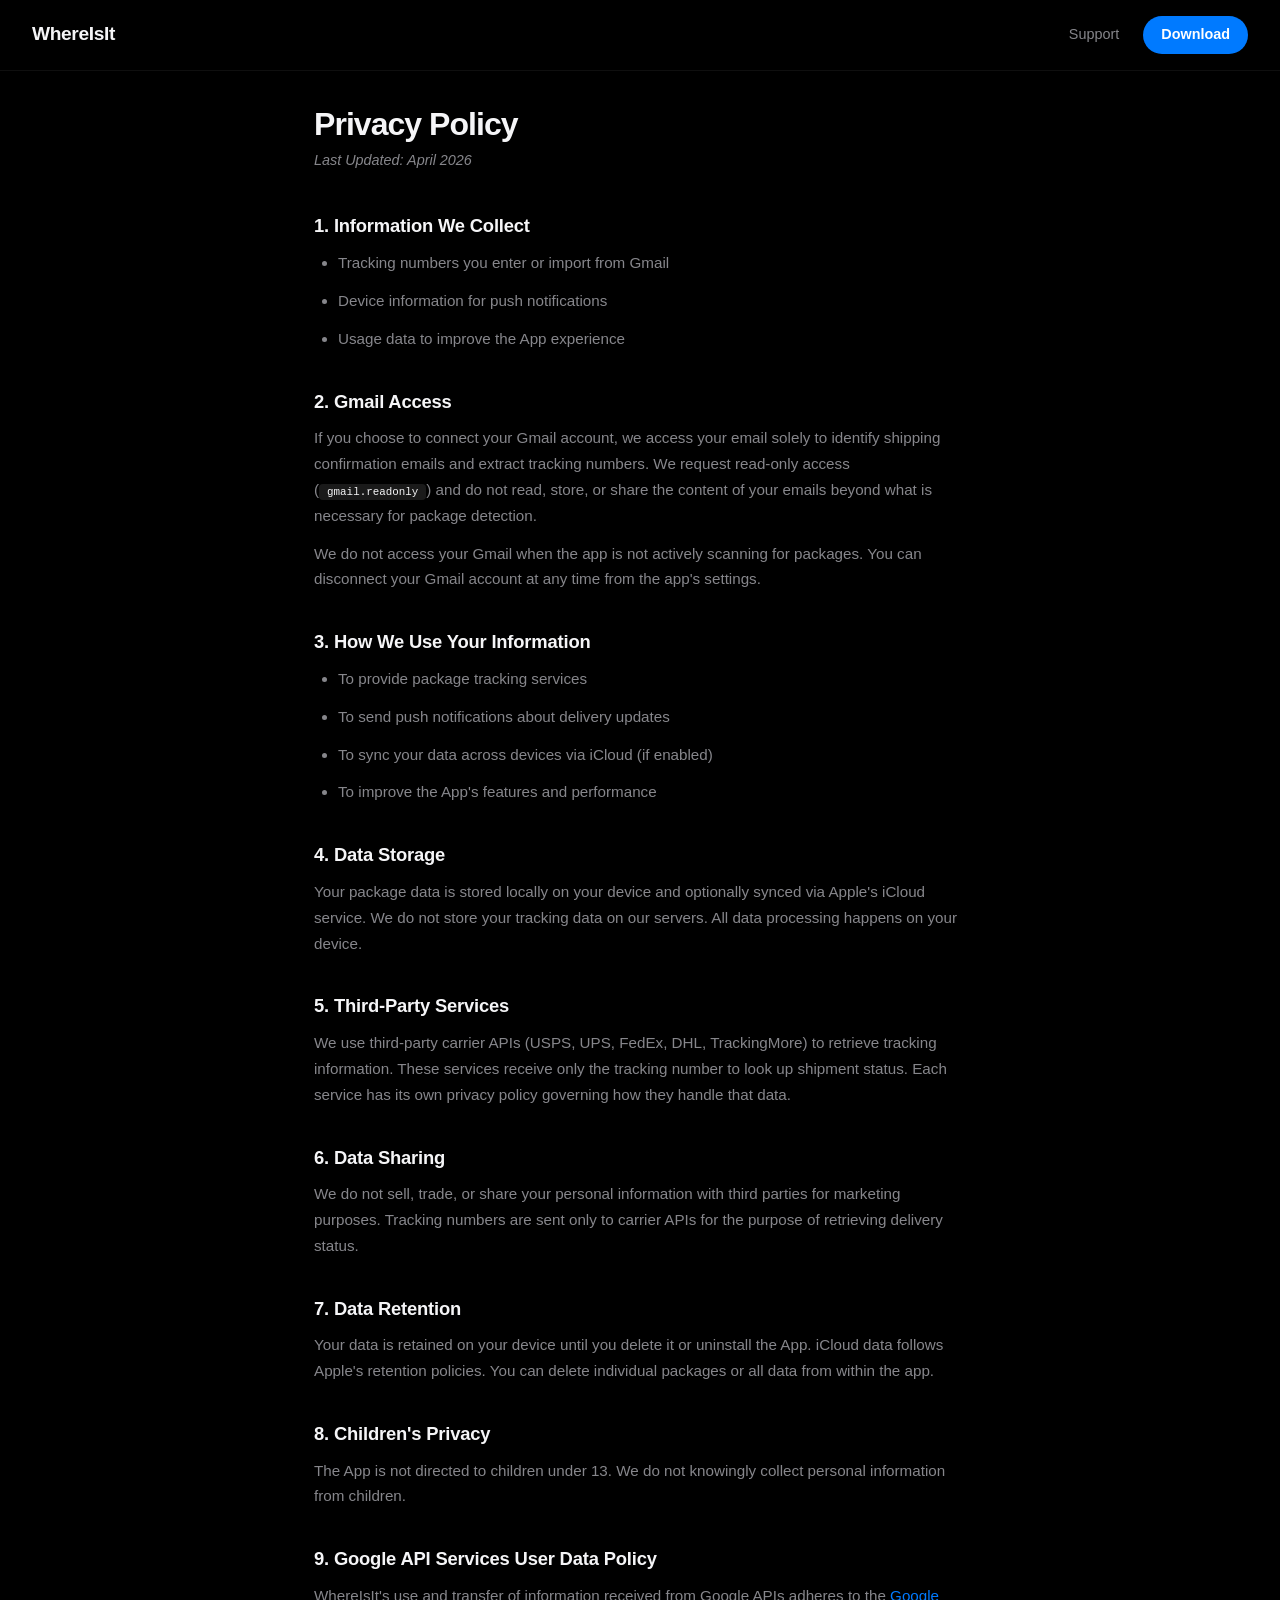
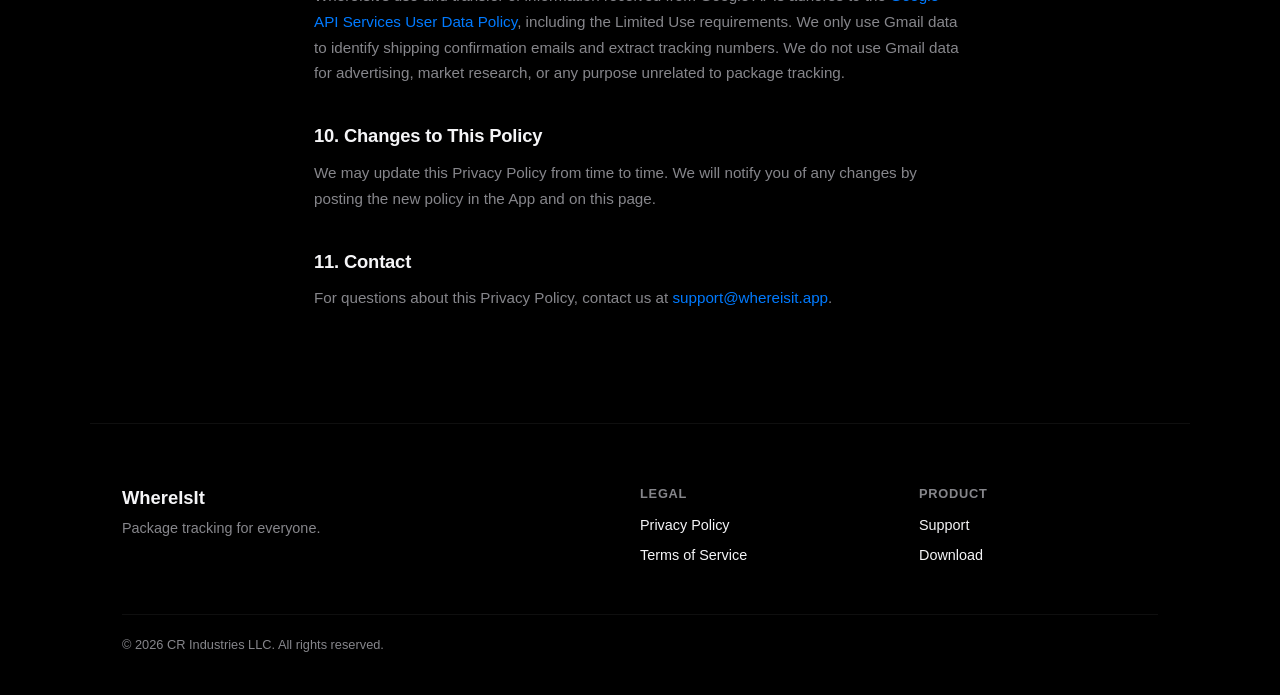
==== privacy.html @ f04fe9e4 "Fix copyright on all pages to CR Industries LLC Co-Authored-By: Claude Opus 4.6 (1M context) <norepl" ====
<!DOCTYPE html>
<html lang="en">
<head>
    <meta charset="UTF-8">
    <meta name="viewport" content="width=device-width, initial-scale=1.0">
    <title>Privacy Policy - WhereIsIt</title>
    <link rel="stylesheet" href="landing.css">
    <link rel="stylesheet" href="legal.css">
</head>
<body>
    <nav>
        <a href="index.html" class="nav-logo">WhereIsIt</a>
        <div class="nav-right">
            <a href="support.html">Support</a>
            <a href="#" class="nav-download">Download</a>
        </div>
    </nav>

    <main class="legal">
        <h1>Privacy Policy</h1>
        <p class="updated">Last Updated: April 2026</p>

        <h2>1. Information We Collect</h2>
        <ul>
            <li>Tracking numbers you enter or import from Gmail</li>
            <li>Device information for push notifications</li>
            <li>Usage data to improve the App experience</li>
        </ul>

        <h2>2. Gmail Access</h2>
        <p>If you choose to connect your Gmail account, we access your email solely to identify shipping confirmation emails and extract tracking numbers. We request read-only access (<code>gmail.readonly</code>) and do not read, store, or share the content of your emails beyond what is necessary for package detection.</p>
        <p>We do not access your Gmail when the app is not actively scanning for packages. You can disconnect your Gmail account at any time from the app's settings.</p>

        <h2>3. How We Use Your Information</h2>
        <ul>
            <li>To provide package tracking services</li>
            <li>To send push notifications about delivery updates</li>
            <li>To sync your data across devices via iCloud (if enabled)</li>
            <li>To improve the App's features and performance</li>
        </ul>

        <h2>4. Data Storage</h2>
        <p>Your package data is stored locally on your device and optionally synced via Apple's iCloud service. We do not store your tracking data on our servers. All data processing happens on your device.</p>

        <h2>5. Third-Party Services</h2>
        <p>We use third-party carrier APIs (USPS, UPS, FedEx, DHL, TrackingMore) to retrieve tracking information. These services receive only the tracking number to look up shipment status. Each service has its own privacy policy governing how they handle that data.</p>

        <h2>6. Data Sharing</h2>
        <p>We do not sell, trade, or share your personal information with third parties for marketing purposes. Tracking numbers are sent only to carrier APIs for the purpose of retrieving delivery status.</p>

        <h2>7. Data Retention</h2>
        <p>Your data is retained on your device until you delete it or uninstall the App. iCloud data follows Apple's retention policies. You can delete individual packages or all data from within the app.</p>

        <h2>8. Children's Privacy</h2>
        <p>The App is not directed to children under 13. We do not knowingly collect personal information from children.</p>

        <h2>9. Google API Services User Data Policy</h2>
        <p>WhereIsIt's use and transfer of information received from Google APIs adheres to the <a href="https://developers.google.com/terms/api-services-user-data-policy">Google API Services User Data Policy</a>, including the Limited Use requirements. We only use Gmail data to identify shipping confirmation emails and extract tracking numbers. We do not use Gmail data for advertising, market research, or any purpose unrelated to package tracking.</p>

        <h2>10. Changes to This Policy</h2>
        <p>We may update this Privacy Policy from time to time. We will notify you of any changes by posting the new policy in the App and on this page.</p>

        <h2>11. Contact</h2>
        <p>For questions about this Privacy Policy, contact us at <a href="mailto:support@whereisit.app">support@whereisit.app</a>.</p>
    </main>

    <footer>
        <div class="footer-grid">
            <div class="footer-col">
                <div class="footer-logo">WhereIsIt</div>
                <p class="footer-tagline">Package tracking for everyone.</p>
            </div>
            <div class="footer-col">
                <h4>Legal</h4>
                <a href="privacy.html">Privacy Policy</a>
                <a href="terms.html">Terms of Service</a>
            </div>
            <div class="footer-col">
                <h4>Product</h4>
                <a href="support.html">Support</a>
                <a href="#">Download</a>
            </div>
        </div>
        <div class="footer-bottom">
            <p>&copy; 2026 CR Industries LLC. All rights reserved.</p>
        </div>
    </footer>
</body>
</html>
---- landing.css ----
* { margin: 0; padding: 0; box-sizing: border-box; }

:root {
    --bg: #000;
    --surface: #111;
    --surface-2: #1a1a1a;
    --text: #f5f5f7;
    --text-secondary: #86868b;
    --accent: #007AFF;
    --radius: 16px;
}

body {
    font-family: -apple-system, BlinkMacSystemFont, 'SF Pro Display', 'Helvetica Neue', sans-serif;
    background: var(--bg);
    color: var(--text);
    line-height: 1.5;
    -webkit-font-smoothing: antialiased;
}

/* Nav */
nav {
    position: fixed;
    top: 0;
    left: 0;
    right: 0;
    z-index: 100;
    display: flex;
    justify-content: space-between;
    align-items: center;
    padding: 16px 32px;
    background: rgba(0, 0, 0, 0.7);
    backdrop-filter: saturate(180%) blur(20px);
    -webkit-backdrop-filter: saturate(180%) blur(20px);
    border-bottom: 1px solid rgba(255, 255, 255, 0.06);
}

.nav-logo {
    font-size: 1.2em;
    font-weight: 700;
    color: var(--text);
    text-decoration: none;
    letter-spacing: -0.02em;
}

.nav-right {
    display: flex;
    gap: 24px;
    align-items: center;
}

.nav-right a {
    color: var(--text-secondary);
    text-decoration: none;
    font-size: 0.9em;
    font-weight: 500;
    transition: color 0.2s;
}

.nav-right a:hover { color: var(--text); }

.nav-download {
    background: var(--accent) !important;
    color: white !important;
    padding: 8px 18px;
    border-radius: 20px;
    font-weight: 600 !important;
}

/* Hero */
.hero {
    min-height: 100vh;
    display: flex;
    align-items: center;
    justify-content: center;
    padding: 120px 32px 80px;
    gap: 60px;
    max-width: 1200px;
    margin: 0 auto;
}

.hero-content {
    flex: 1;
    max-width: 500px;
}

.hero-content h1 {
    font-size: 3.8em;
    font-weight: 700;
    line-height: 1.05;
    letter-spacing: -0.04em;
}

.hero-content p {
    font-size: 1.15em;
    color: var(--text-secondary);
    margin-top: 20px;
    line-height: 1.6;
}

.btn-primary {
    display: inline-block;
    margin-top: 32px;
    padding: 16px 32px;
    background: var(--accent);
    color: white;
    text-decoration: none;
    border-radius: 14px;
    font-size: 1em;
    font-weight: 600;
    transition: opacity 0.2s;
}

.btn-primary:hover { opacity: 0.85; }

.hero-note {
    display: block;
    margin-top: 12px;
    font-size: 0.82em;
    color: var(--text-secondary);
}

.hero-phones {
    flex: 0 0 auto;
    position: relative;
    width: 380px;
    height: 620px;
}

/* Phone mockup */
.phone-frame {
    width: 270px;
    height: 586px;
    background: #000;
    border-radius: 40px;
    border: 5px solid #333;
    overflow: hidden;
    position: relative;
    box-shadow: 0 20px 60px rgba(0, 0, 0, 0.5);
}

.phone-frame img {
    width: 100%;
    height: 100%;
    object-fit: fill;
}

.phone-frame.placeholder {
    display: flex;
    align-items: center;
    justify-content: center;
}

.phone-frame.placeholder::after {
    content: 'Screenshot';
    color: var(--text-secondary);
    font-size: 0.85em;
}

.hero-phones .phone-frame:first-child {
    position: absolute;
    left: 0;
    top: 0;
    z-index: 2;
}

.hero-phones .phone-behind {
    position: absolute;
    left: 100px;
    top: 40px;
    z-index: 1;
    opacity: 0.6;
    transform: scale(0.95);
}

/* Features */
.features {
    max-width: 1100px;
    margin: 0 auto;
    padding: 80px 32px;
}

.feature-row {
    display: flex;
    align-items: center;
    gap: 80px;
    margin-bottom: 120px;
}

.feature-row.reverse {
    flex-direction: row-reverse;
}

.feature-text {
    flex: 1;
}

.feature-label {
    font-size: 0.8em;
    font-weight: 600;
    color: var(--accent);
    text-transform: uppercase;
    letter-spacing: 0.08em;
    margin-bottom: 12px;
}

.feature-text h2 {
    font-size: 2.4em;
    font-weight: 700;
    line-height: 1.1;
    letter-spacing: -0.03em;
}

.feature-text p {
    font-size: 1.05em;
    color: var(--text-secondary);
    margin-top: 16px;
    line-height: 1.6;
}

.feature-visual {
    flex: 0 0 auto;
}

.feature-visual .phone-frame {
    width: 270px;
    height: 586px;
}

/* Carriers */
.carriers {
    text-align: center;
    padding: 80px 32px;
    border-top: 1px solid rgba(255, 255, 255, 0.06);
    border-bottom: 1px solid rgba(255, 255, 255, 0.06);
}

.carriers h2 {
    font-size: 2em;
    font-weight: 700;
    letter-spacing: -0.03em;
}

.carriers p {
    color: var(--text-secondary);
    margin-top: 16px;
    font-size: 0.95em;
    max-width: 700px;
    margin-left: auto;
    margin-right: auto;
}

/* Grid features */
.grid-features {
    max-width: 1100px;
    margin: 0 auto;
    padding: 80px 32px;
    display: grid;
    grid-template-columns: repeat(4, 1fr);
    gap: 24px;
}

.grid-feature {
    background: var(--surface);
    border-radius: var(--radius);
    padding: 32px 28px;
    border: 1px solid rgba(255, 255, 255, 0.06);
}

.grid-feature h3 {
    font-size: 1.05em;
    font-weight: 650;
    margin-bottom: 6px;
}

.grid-feature p {
    font-size: 0.9em;
    color: var(--text-secondary);
    line-height: 1.5;
}

/* Pricing */
.pricing {
    text-align: center;
    padding: 100px 32px;
}

.pricing h2 {
    font-size: 2.2em;
    font-weight: 700;
    letter-spacing: -0.03em;
}

.pricing-sub {
    color: var(--text-secondary);
    margin-top: 8px;
    margin-bottom: 40px;
}

.pricing-options {
    display: flex;
    justify-content: center;
    gap: 20px;
    margin-bottom: 40px;
    flex-wrap: wrap;
}

.plan {
    background: var(--surface);
    border: 1px solid rgba(255, 255, 255, 0.08);
    border-radius: 20px;
    padding: 36px 48px;
    min-width: 200px;
    position: relative;
}

.plan-featured {
    border-color: var(--accent);
    background: rgba(0, 122, 255, 0.06);
}

.plan-badge {
    position: absolute;
    top: -13px;
    left: 50%;
    transform: translateX(-50%);
    background: var(--accent);
    color: white;
    padding: 5px 16px;
    border-radius: 20px;
    font-size: 0.75em;
    font-weight: 600;
    white-space: nowrap;
}

.plan-name {
    font-size: 0.85em;
    color: var(--text-secondary);
    text-transform: uppercase;
    letter-spacing: 0.06em;
    font-weight: 500;
    margin-bottom: 8px;
}

.plan-price {
    font-size: 2.4em;
    font-weight: 700;
    letter-spacing: -0.02em;
}

.plan-price span {
    font-size: 0.38em;
    font-weight: 400;
    color: var(--text-secondary);
}

.plan-savings {
    margin-top: 8px;
    font-size: 0.85em;
    color: var(--text-secondary);
}

/* Footer */
footer {
    border-top: 1px solid rgba(255, 255, 255, 0.06);
    padding: 60px 32px 40px;
    max-width: 1100px;
    margin: 0 auto;
}

.footer-grid {
    display: grid;
    grid-template-columns: 2fr 1fr 1fr;
    gap: 40px;
    margin-bottom: 40px;
}

.footer-logo {
    font-size: 1.15em;
    font-weight: 700;
    margin-bottom: 6px;
}

.footer-tagline {
    color: var(--text-secondary);
    font-size: 0.9em;
}

.footer-col h4 {
    font-size: 0.8em;
    text-transform: uppercase;
    letter-spacing: 0.06em;
    color: var(--text-secondary);
    margin-bottom: 12px;
}

.footer-col a {
    display: block;
    color: var(--text);
    text-decoration: none;
    font-size: 0.9em;
    margin-bottom: 8px;
    transition: color 0.2s;
}

.footer-col a:hover { color: var(--accent); }

.footer-bottom {
    border-top: 1px solid rgba(255, 255, 255, 0.06);
    padding-top: 20px;
}

.footer-bottom p {
    font-size: 0.8em;
    color: var(--text-secondary);
}

/* Responsive */
@media (max-width: 900px) {
    .hero {
        flex-direction: column;
        text-align: center;
        padding-top: 100px;
        min-height: auto;
    }
    .hero-content h1 { font-size: 2.6em; }
    .hero-phones {
        width: 280px;
        height: 480px;
    }
    .hero-phones .phone-frame {
        width: 220px;
        height: 450px;
    }
    .hero-phones .phone-behind {
        left: 60px;
        top: 30px;
    }
    .feature-row,
    .feature-row.reverse {
        flex-direction: column;
        text-align: center;
        gap: 40px;
    }
    .grid-features {
        grid-template-columns: repeat(2, 1fr);
    }
    .footer-grid {
        grid-template-columns: 1fr;
    }
}

@media (max-width: 600px) {
    .hero-content h1 { font-size: 2em; }
    .feature-text h2 { font-size: 1.8em; }
    .grid-features {
        grid-template-columns: 1fr;
    }
    nav { padding: 14px 20px; }
    .hero, .features, .carriers, .grid-features, .pricing {
        padding-left: 20px;
        padding-right: 20px;
    }
}
---- legal.css ----
/* Legal & Support pages — dark theme overrides */

.legal {
    max-width: 700px;
    margin: 0 auto;
    padding: 100px 24px 100px;
}

.legal h1 {
    font-size: 2em;
    font-weight: 700;
    letter-spacing: -0.03em;
}

.legal .updated {
    color: var(--text-secondary);
    font-style: italic;
    margin-bottom: 40px;
    font-size: 0.9em;
}

.legal h2 {
    font-size: 1.15em;
    font-weight: 650;
    margin-top: 36px;
    margin-bottom: 10px;
    letter-spacing: -0.01em;
    color: var(--text);
}

.legal p, .legal li {
    color: var(--text-secondary);
    margin-bottom: 12px;
    font-size: 0.95em;
    line-height: 1.7;
}

.legal ul {
    padding-left: 24px;
}

.legal a {
    color: var(--accent);
    text-decoration: none;
}

.legal a:hover {
    text-decoration: underline;
}

.legal code {
    background: var(--surface-2);
    padding: 2px 8px;
    border-radius: 4px;
    font-size: 0.88em;
    color: var(--text);
}

/* Support page */
.support {
    max-width: 700px;
    margin: 0 auto;
    padding: 100px 24px 100px;
}

.support h1 {
    font-size: 2em;
    font-weight: 700;
    letter-spacing: -0.03em;
    text-align: center;
}

.support-sub {
    text-align: center;
    color: var(--text-secondary);
    margin-top: 8px;
    margin-bottom: 40px;
}

.support-card {
    background: var(--surface);
    border: 1px solid rgba(255, 255, 255, 0.06);
    border-radius: 16px;
    padding: 28px 32px;
    margin-bottom: 16px;
}

.support-card h3 {
    font-size: 1.05em;
    font-weight: 650;
    margin-bottom: 8px;
    color: var(--text);
}

.support-card p {
    color: var(--text-secondary);
    font-size: 0.92em;
    line-height: 1.6;
}

.support-card a {
    color: var(--accent);
    text-decoration: none;
}

.support-card a:hover {
    text-decoration: underline;
}
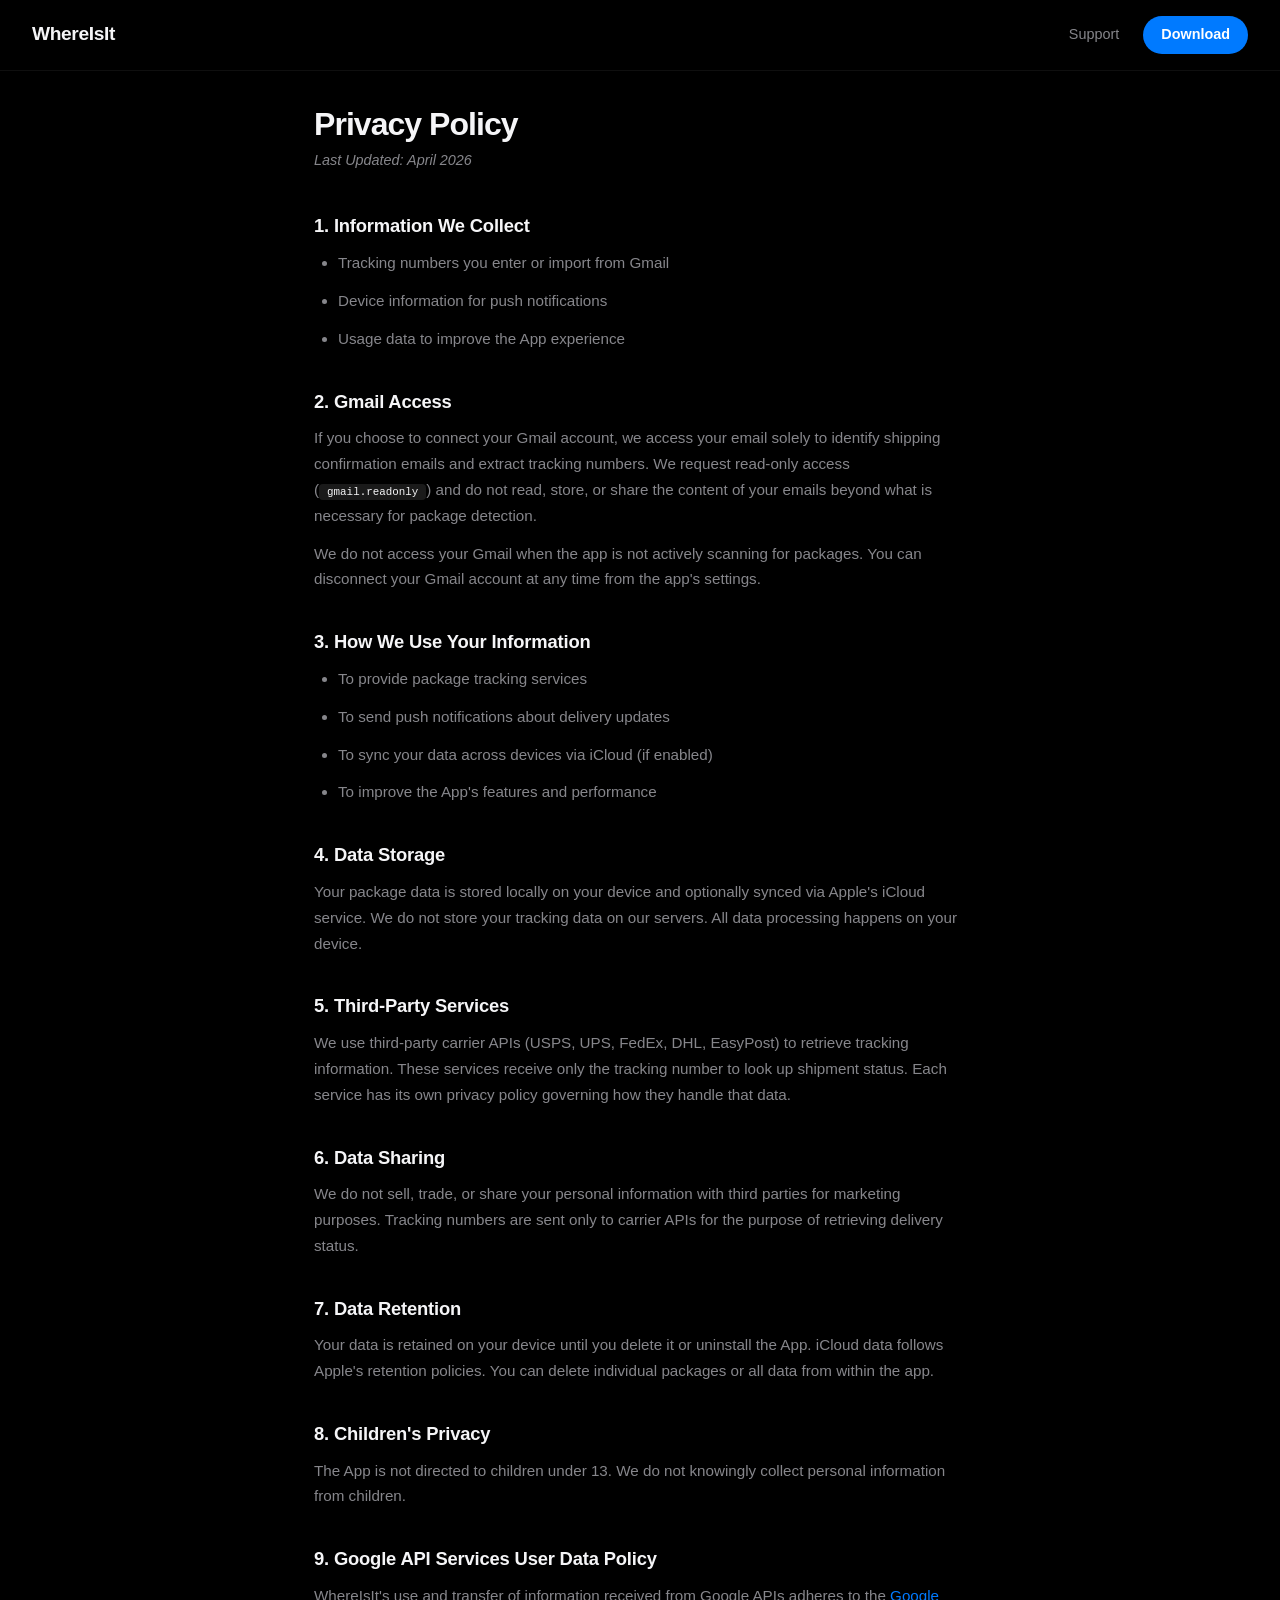
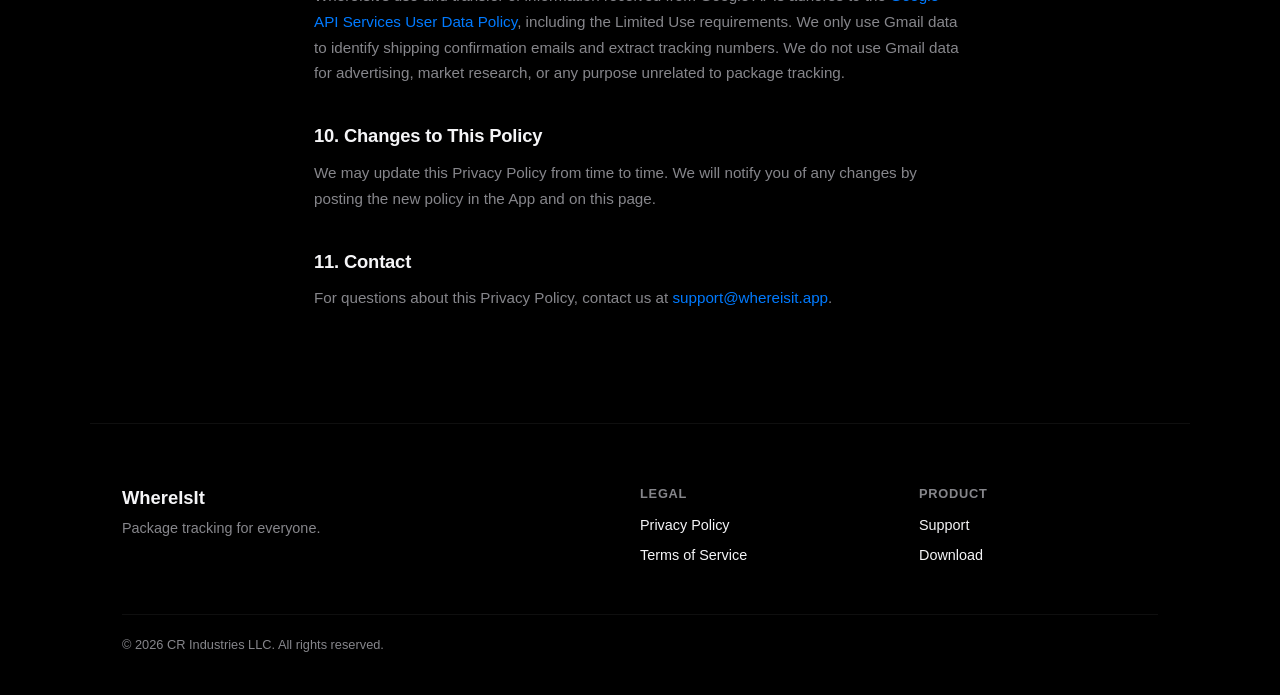
==== commit 678ad782: "Update carrier count to 40+ and switch to EasyPost Reflects actual carrier coverage verified against" ====
--- a/privacy.html
+++ b/privacy.html
@@ -43,7 +43,7 @@
         <p>Your package data is stored locally on your device and optionally synced via Apple's iCloud service. We do not store your tracking data on our servers. All data processing happens on your device.</p>
 
         <h2>5. Third-Party Services</h2>
-        <p>We use third-party carrier APIs (USPS, UPS, FedEx, DHL, TrackingMore) to retrieve tracking information. These services receive only the tracking number to look up shipment status. Each service has its own privacy policy governing how they handle that data.</p>
+        <p>We use third-party carrier APIs (USPS, UPS, FedEx, DHL, EasyPost) to retrieve tracking information. These services receive only the tracking number to look up shipment status. Each service has its own privacy policy governing how they handle that data.</p>
 
         <h2>6. Data Sharing</h2>
         <p>We do not sell, trade, or share your personal information with third parties for marketing purposes. Tracking numbers are sent only to carrier APIs for the purpose of retrieving delivery status.</p>
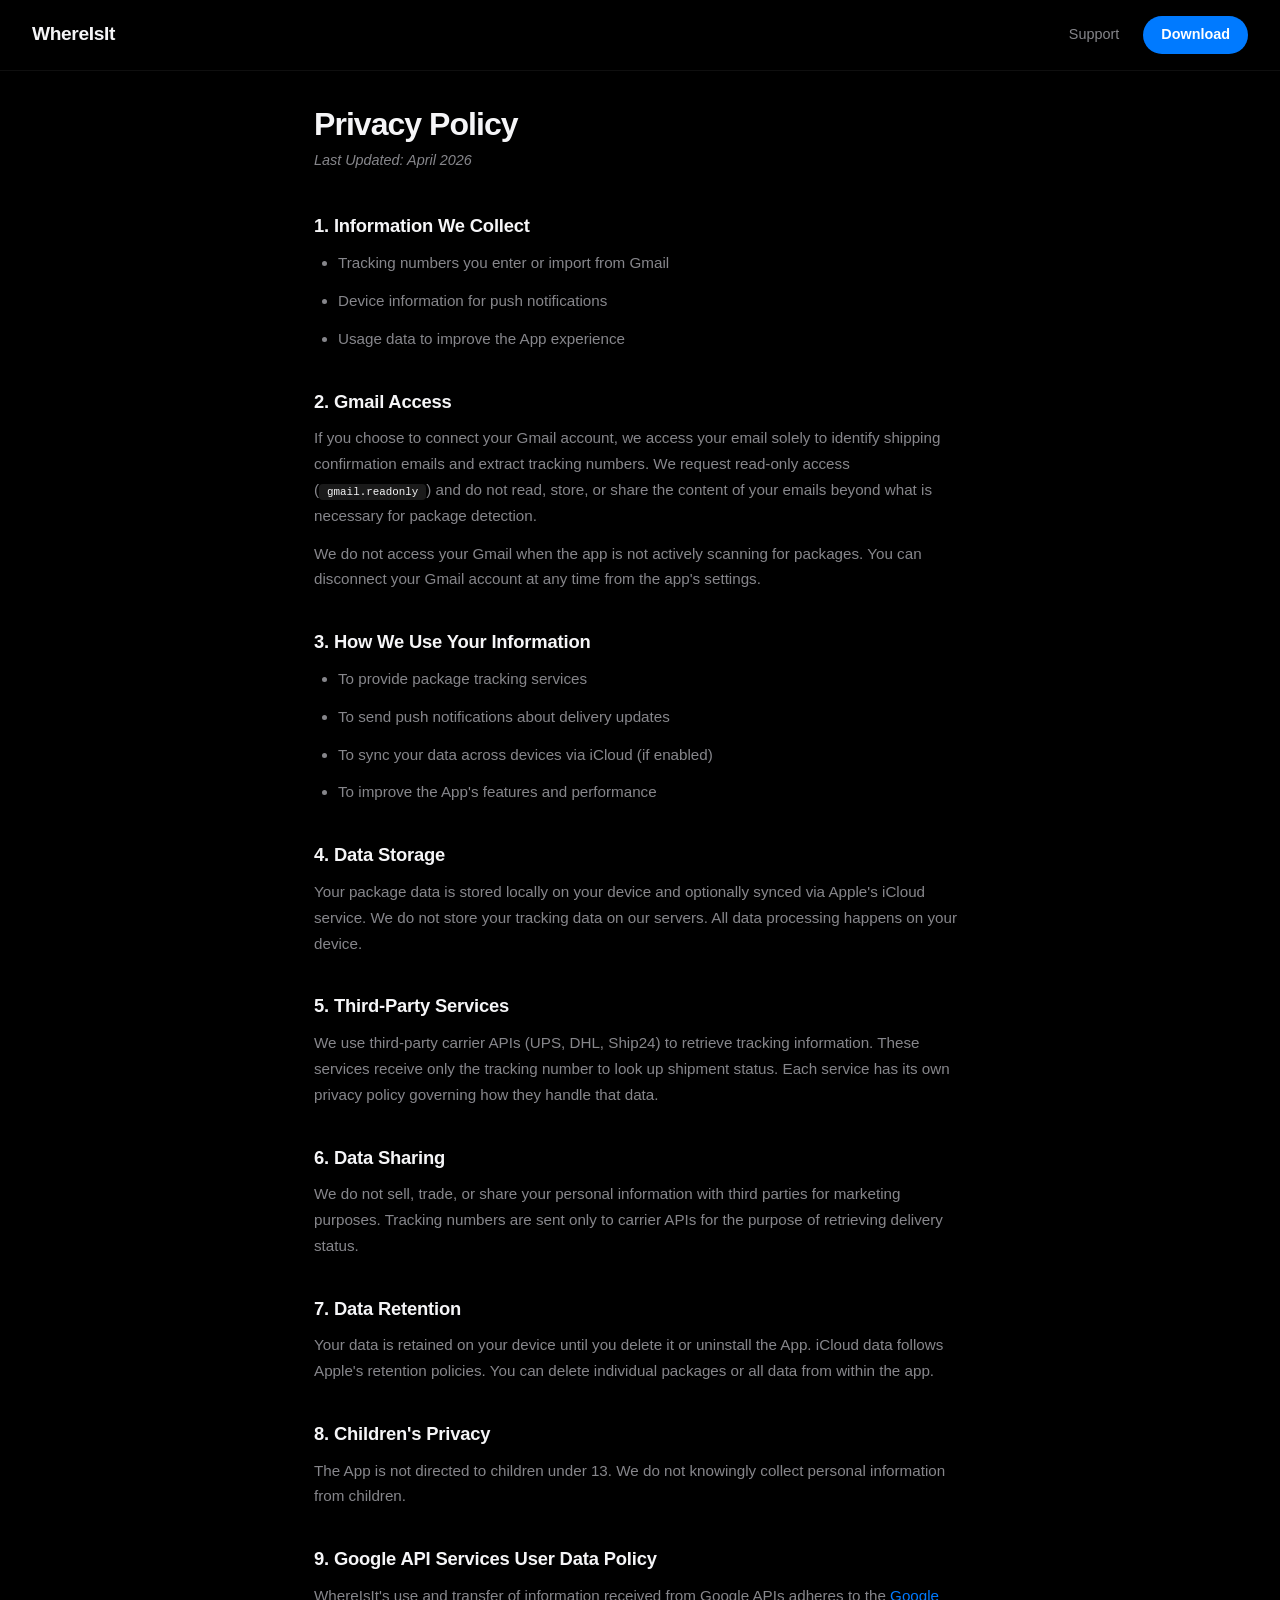
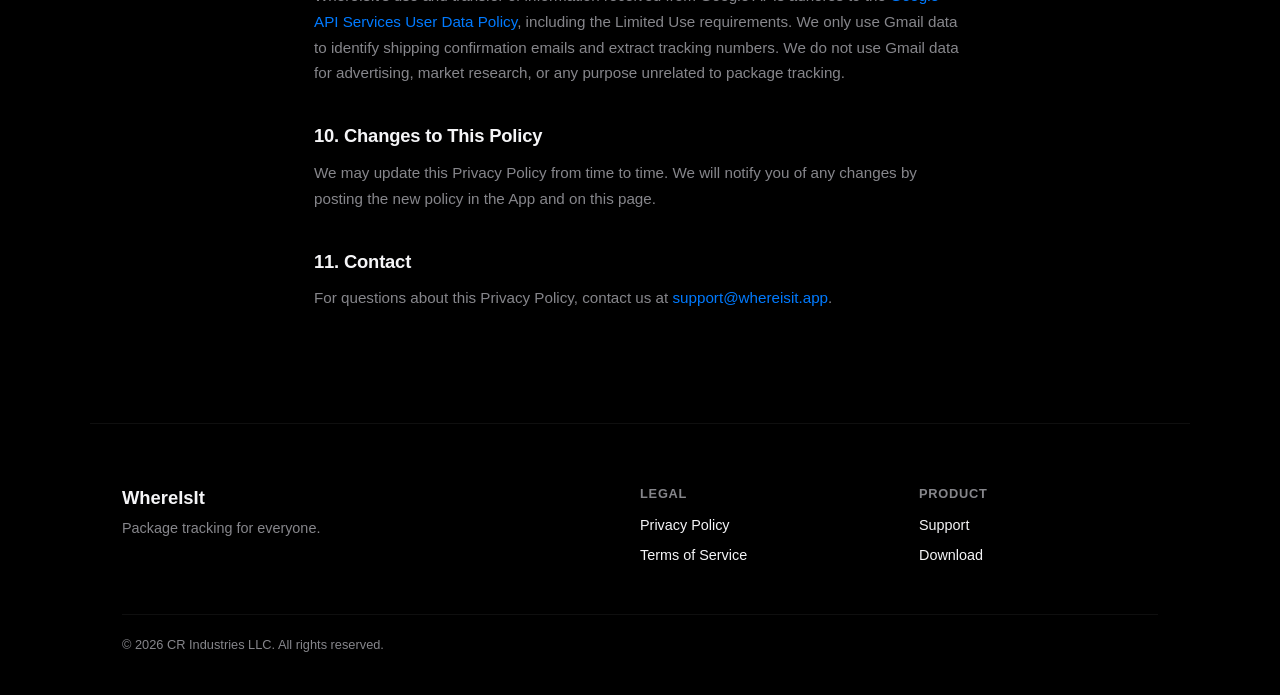
==== commit 15cf49ad: "Update carrier count to 1,600+ and switch to Ship24 Now using Ship24 as the primary tracking aggrega" ====
--- a/privacy.html
+++ b/privacy.html
@@ -43,7 +43,7 @@
         <p>Your package data is stored locally on your device and optionally synced via Apple's iCloud service. We do not store your tracking data on our servers. All data processing happens on your device.</p>
 
         <h2>5. Third-Party Services</h2>
-        <p>We use third-party carrier APIs (USPS, UPS, FedEx, DHL, EasyPost) to retrieve tracking information. These services receive only the tracking number to look up shipment status. Each service has its own privacy policy governing how they handle that data.</p>
+        <p>We use third-party carrier APIs (UPS, DHL, Ship24) to retrieve tracking information. These services receive only the tracking number to look up shipment status. Each service has its own privacy policy governing how they handle that data.</p>
 
         <h2>6. Data Sharing</h2>
         <p>We do not sell, trade, or share your personal information with third parties for marketing purposes. Tracking numbers are sent only to carrier APIs for the purpose of retrieving delivery status.</p>
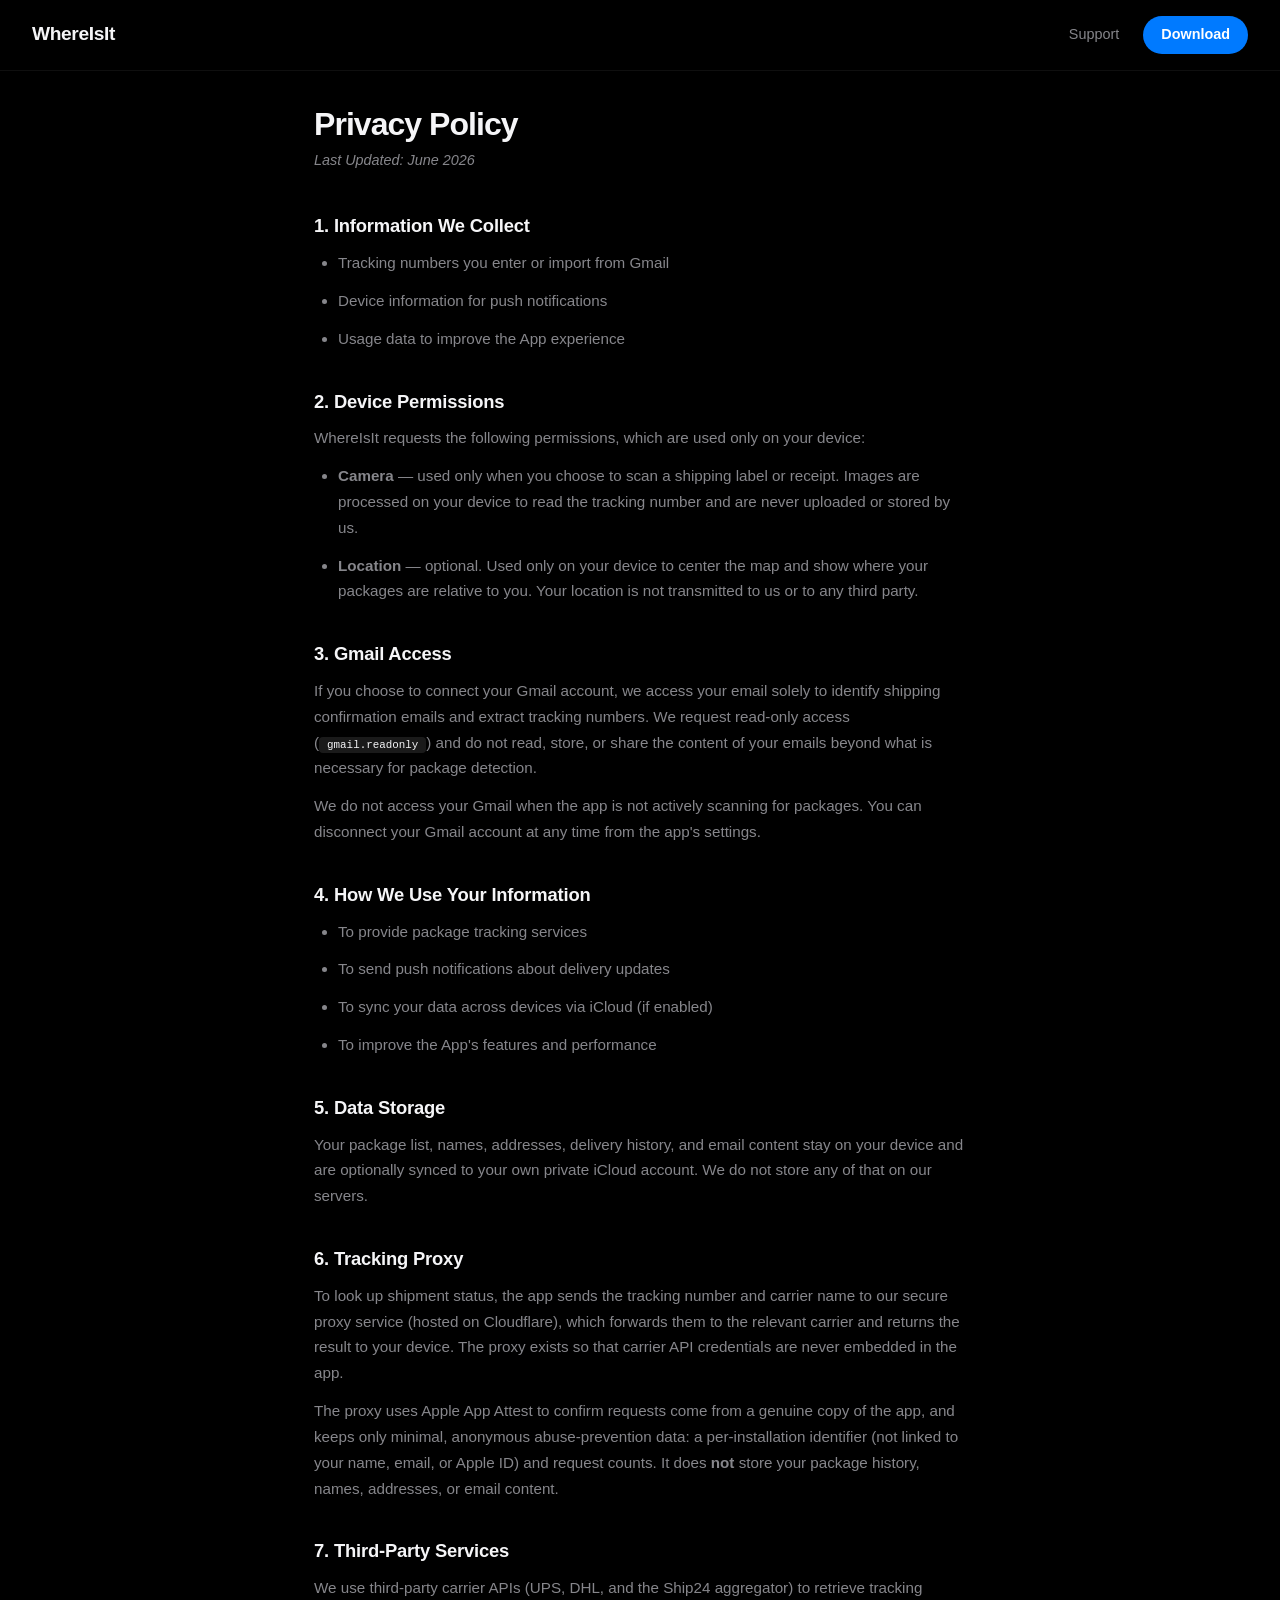
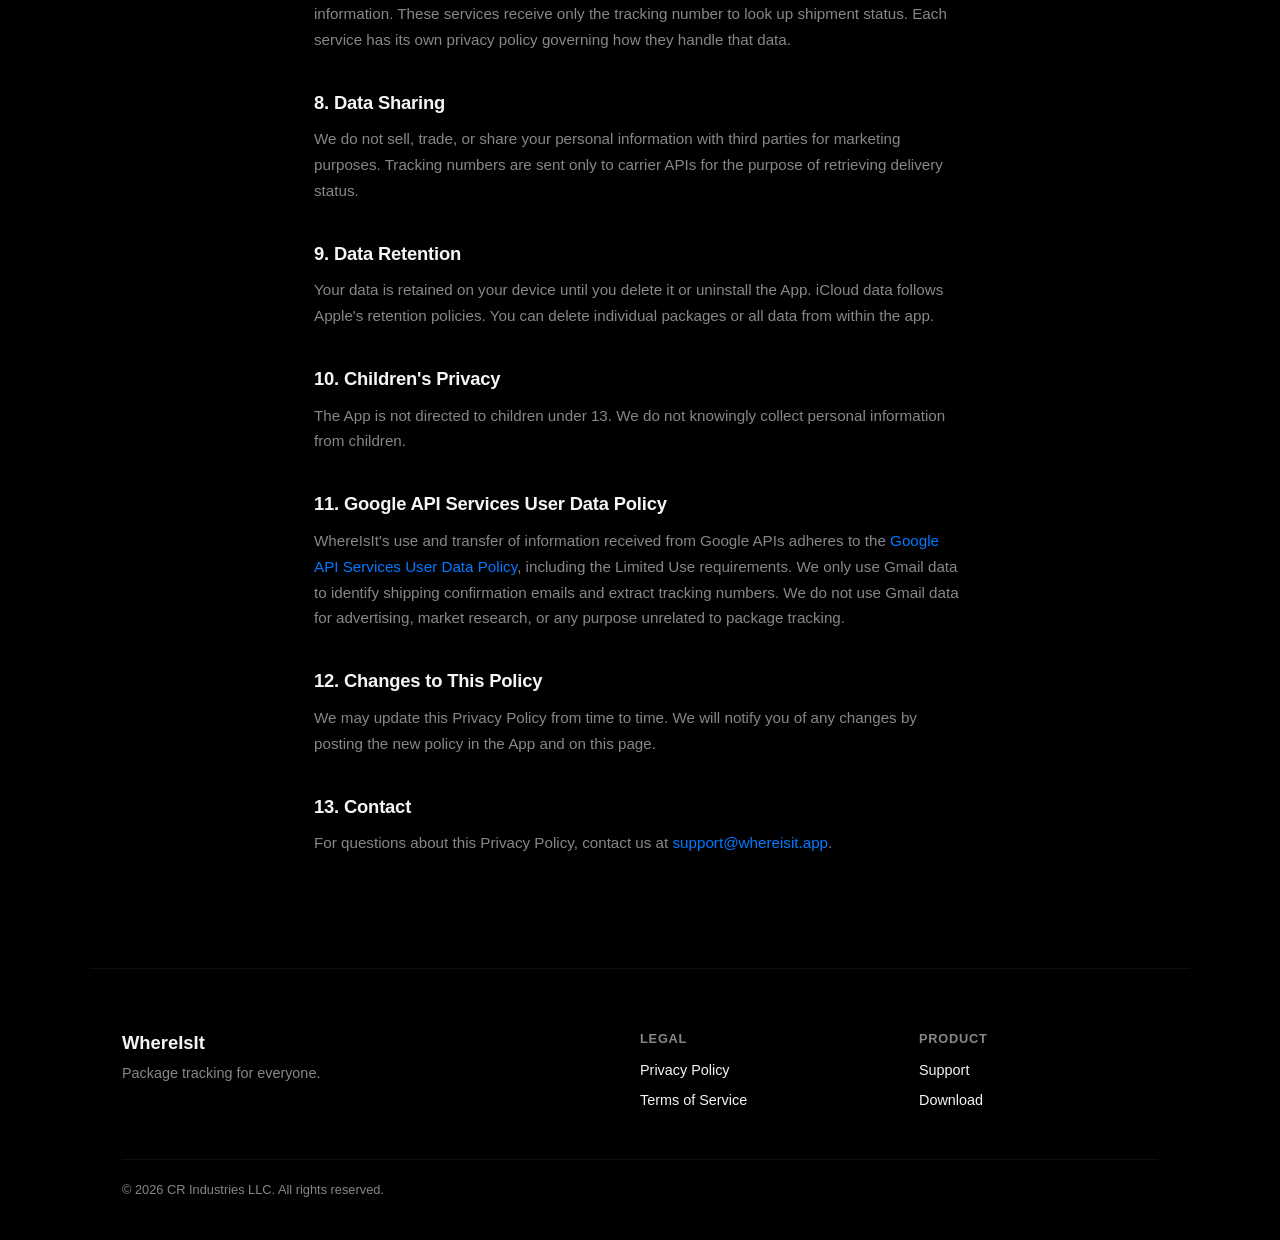
==== commit b8549984: "Privacy: disclose camera/location and the tracking proxy relay Add a Device Permissions section (cam" ====
--- a/privacy.html
+++ b/privacy.html
@@ -18,7 +18,7 @@
 
     <main class="legal">
         <h1>Privacy Policy</h1>
-        <p class="updated">Last Updated: April 2026</p>
+        <p class="updated">Last Updated: June 2026</p>
 
         <h2>1. Information We Collect</h2>
         <ul>
@@ -27,11 +27,18 @@
             <li>Usage data to improve the App experience</li>
         </ul>
 
-        <h2>2. Gmail Access</h2>
+        <h2>2. Device Permissions</h2>
+        <p>WhereIsIt requests the following permissions, which are used only on your device:</p>
+        <ul>
+            <li><strong>Camera</strong> — used only when you choose to scan a shipping label or receipt. Images are processed on your device to read the tracking number and are never uploaded or stored by us.</li>
+            <li><strong>Location</strong> — optional. Used only on your device to center the map and show where your packages are relative to you. Your location is not transmitted to us or to any third party.</li>
+        </ul>
+
+        <h2>3. Gmail Access</h2>
         <p>If you choose to connect your Gmail account, we access your email solely to identify shipping confirmation emails and extract tracking numbers. We request read-only access (<code>gmail.readonly</code>) and do not read, store, or share the content of your emails beyond what is necessary for package detection.</p>
         <p>We do not access your Gmail when the app is not actively scanning for packages. You can disconnect your Gmail account at any time from the app's settings.</p>
 
-        <h2>3. How We Use Your Information</h2>
+        <h2>4. How We Use Your Information</h2>
         <ul>
             <li>To provide package tracking services</li>
             <li>To send push notifications about delivery updates</li>
@@ -39,28 +46,32 @@
             <li>To improve the App's features and performance</li>
         </ul>
 
-        <h2>4. Data Storage</h2>
-        <p>Your package data is stored locally on your device and optionally synced via Apple's iCloud service. We do not store your tracking data on our servers. All data processing happens on your device.</p>
+        <h2>5. Data Storage</h2>
+        <p>Your package list, names, addresses, delivery history, and email content stay on your device and are optionally synced to your own private iCloud account. We do not store any of that on our servers.</p>
 
-        <h2>5. Third-Party Services</h2>
-        <p>We use third-party carrier APIs (UPS, DHL, Ship24) to retrieve tracking information. These services receive only the tracking number to look up shipment status. Each service has its own privacy policy governing how they handle that data.</p>
+        <h2>6. Tracking Proxy</h2>
+        <p>To look up shipment status, the app sends the tracking number and carrier name to our secure proxy service (hosted on Cloudflare), which forwards them to the relevant carrier and returns the result to your device. The proxy exists so that carrier API credentials are never embedded in the app.</p>
+        <p>The proxy uses Apple App Attest to confirm requests come from a genuine copy of the app, and keeps only minimal, anonymous abuse-prevention data: a per-installation identifier (not linked to your name, email, or Apple ID) and request counts. It does <strong>not</strong> store your package history, names, addresses, or email content.</p>
 
-        <h2>6. Data Sharing</h2>
+        <h2>7. Third-Party Services</h2>
+        <p>We use third-party carrier APIs (UPS, DHL, and the Ship24 aggregator) to retrieve tracking information. These services receive only the tracking number to look up shipment status. Each service has its own privacy policy governing how they handle that data.</p>
+
+        <h2>8. Data Sharing</h2>
         <p>We do not sell, trade, or share your personal information with third parties for marketing purposes. Tracking numbers are sent only to carrier APIs for the purpose of retrieving delivery status.</p>
 
-        <h2>7. Data Retention</h2>
+        <h2>9. Data Retention</h2>
         <p>Your data is retained on your device until you delete it or uninstall the App. iCloud data follows Apple's retention policies. You can delete individual packages or all data from within the app.</p>
 
-        <h2>8. Children's Privacy</h2>
+        <h2>10. Children's Privacy</h2>
         <p>The App is not directed to children under 13. We do not knowingly collect personal information from children.</p>
 
-        <h2>9. Google API Services User Data Policy</h2>
+        <h2>11. Google API Services User Data Policy</h2>
         <p>WhereIsIt's use and transfer of information received from Google APIs adheres to the <a href="https://developers.google.com/terms/api-services-user-data-policy">Google API Services User Data Policy</a>, including the Limited Use requirements. We only use Gmail data to identify shipping confirmation emails and extract tracking numbers. We do not use Gmail data for advertising, market research, or any purpose unrelated to package tracking.</p>
 
-        <h2>10. Changes to This Policy</h2>
+        <h2>12. Changes to This Policy</h2>
         <p>We may update this Privacy Policy from time to time. We will notify you of any changes by posting the new policy in the App and on this page.</p>
 
-        <h2>11. Contact</h2>
+        <h2>13. Contact</h2>
         <p>For questions about this Privacy Policy, contact us at <a href="mailto:support@whereisit.app">support@whereisit.app</a>.</p>
     </main>
 
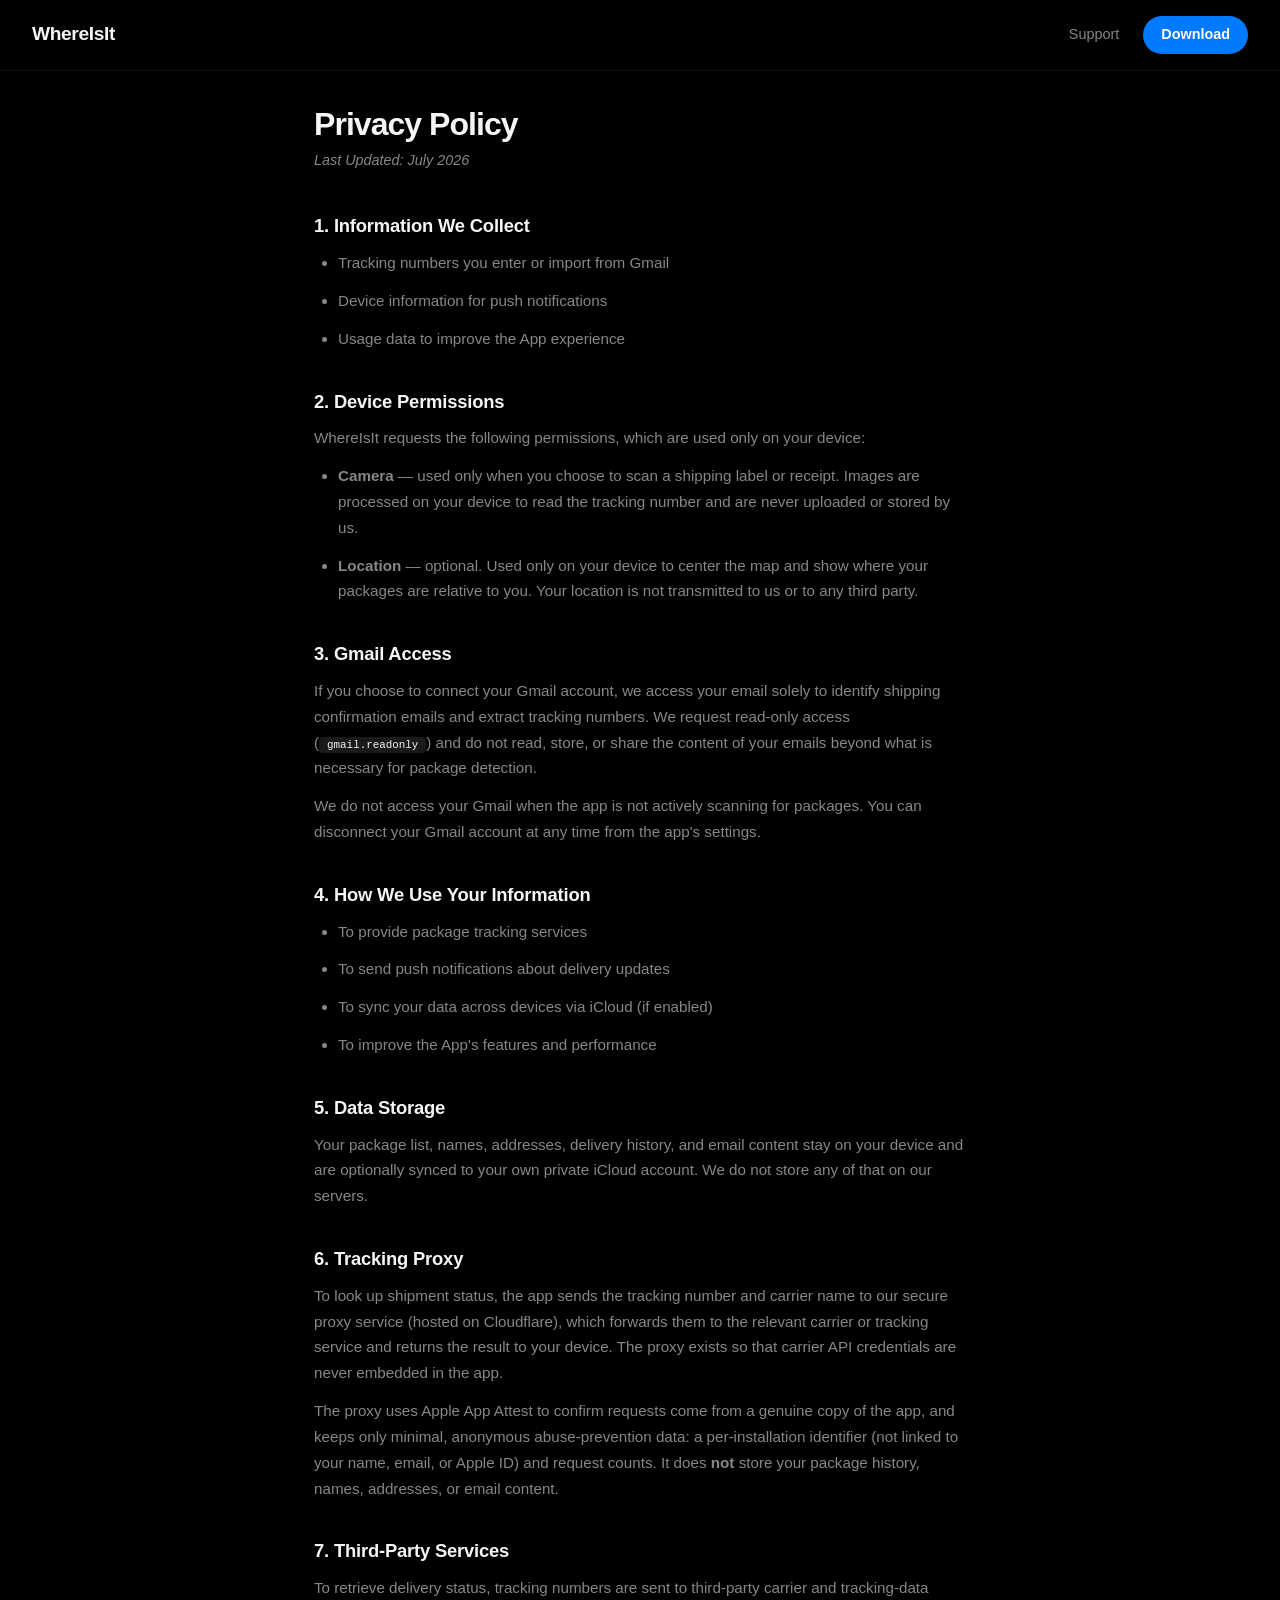
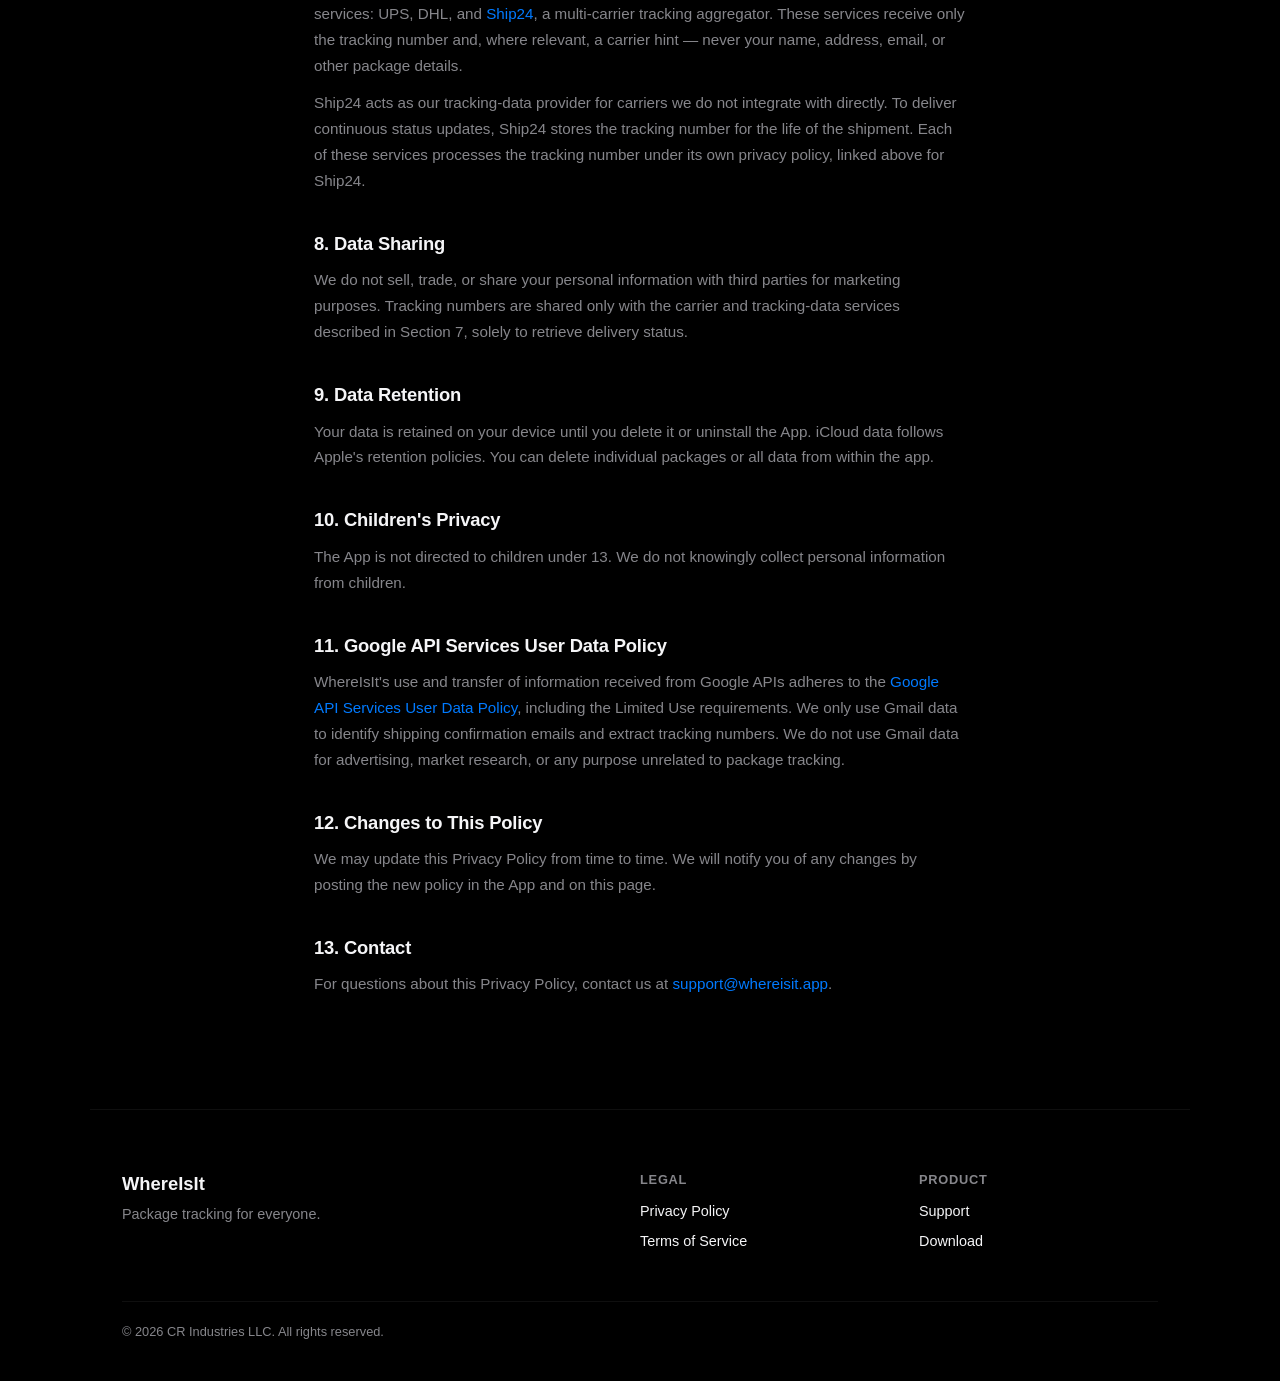
==== commit f345745e: "privacy: clarify Ship24 tracking-data processing and retention Section 7 now names Ship24 as a multi" ====
--- a/privacy.html
+++ b/privacy.html
@@ -18,7 +18,7 @@
 
     <main class="legal">
         <h1>Privacy Policy</h1>
-        <p class="updated">Last Updated: June 2026</p>
+        <p class="updated">Last Updated: July 2026</p>
 
         <h2>1. Information We Collect</h2>
         <ul>
@@ -50,14 +50,15 @@
         <p>Your package list, names, addresses, delivery history, and email content stay on your device and are optionally synced to your own private iCloud account. We do not store any of that on our servers.</p>
 
         <h2>6. Tracking Proxy</h2>
-        <p>To look up shipment status, the app sends the tracking number and carrier name to our secure proxy service (hosted on Cloudflare), which forwards them to the relevant carrier and returns the result to your device. The proxy exists so that carrier API credentials are never embedded in the app.</p>
+        <p>To look up shipment status, the app sends the tracking number and carrier name to our secure proxy service (hosted on Cloudflare), which forwards them to the relevant carrier or tracking service and returns the result to your device. The proxy exists so that carrier API credentials are never embedded in the app.</p>
         <p>The proxy uses Apple App Attest to confirm requests come from a genuine copy of the app, and keeps only minimal, anonymous abuse-prevention data: a per-installation identifier (not linked to your name, email, or Apple ID) and request counts. It does <strong>not</strong> store your package history, names, addresses, or email content.</p>
 
         <h2>7. Third-Party Services</h2>
-        <p>We use third-party carrier APIs (UPS, DHL, and the Ship24 aggregator) to retrieve tracking information. These services receive only the tracking number to look up shipment status. Each service has its own privacy policy governing how they handle that data.</p>
+        <p>To retrieve delivery status, tracking numbers are sent to third-party carrier and tracking-data services: UPS, DHL, and <a href="https://www.ship24.com/privacy-policy" rel="noopener" target="_blank">Ship24</a>, a multi-carrier tracking aggregator. These services receive only the tracking number and, where relevant, a carrier hint — never your name, address, email, or other package details.</p>
+        <p>Ship24 acts as our tracking-data provider for carriers we do not integrate with directly. To deliver continuous status updates, Ship24 stores the tracking number for the life of the shipment. Each of these services processes the tracking number under its own privacy policy, linked above for Ship24.</p>
 
         <h2>8. Data Sharing</h2>
-        <p>We do not sell, trade, or share your personal information with third parties for marketing purposes. Tracking numbers are sent only to carrier APIs for the purpose of retrieving delivery status.</p>
+        <p>We do not sell, trade, or share your personal information with third parties for marketing purposes. Tracking numbers are shared only with the carrier and tracking-data services described in Section 7, solely to retrieve delivery status.</p>
 
         <h2>9. Data Retention</h2>
         <p>Your data is retained on your device until you delete it or uninstall the App. iCloud data follows Apple's retention policies. You can delete individual packages or all data from within the app.</p>
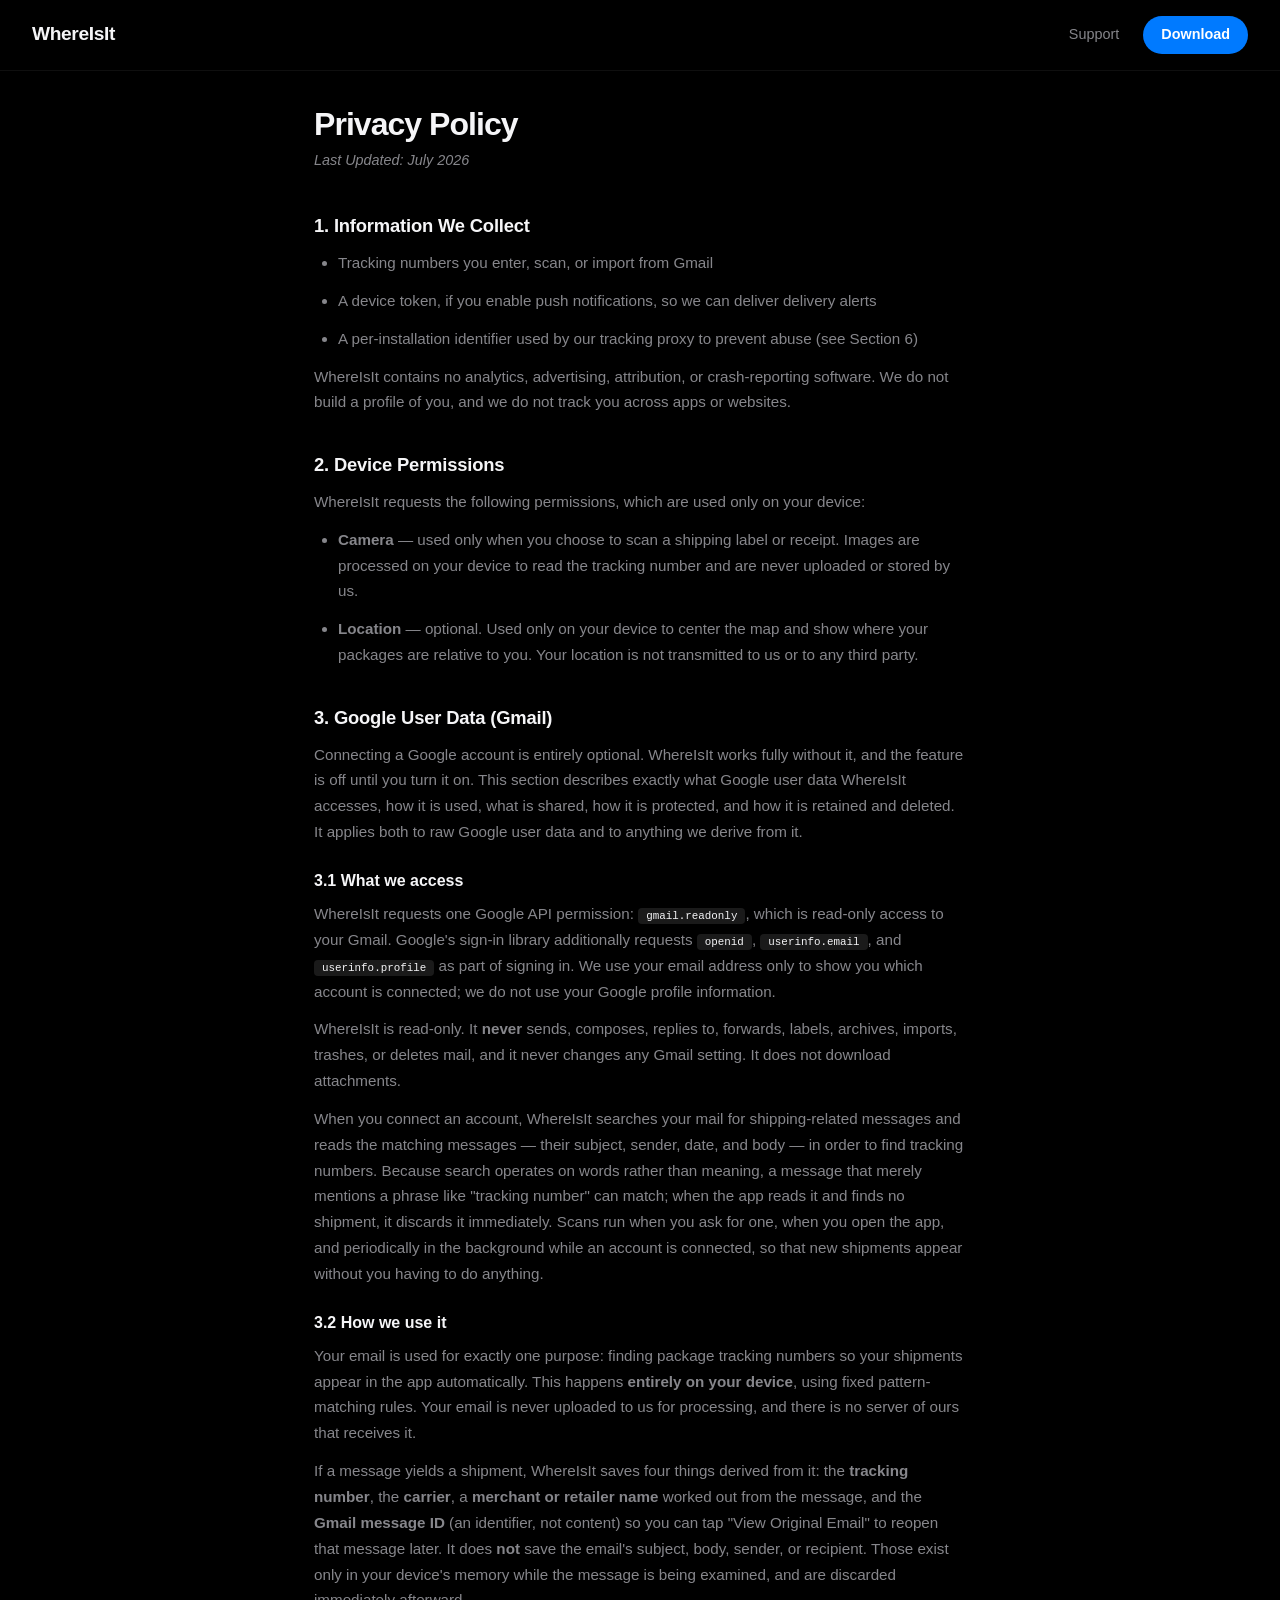
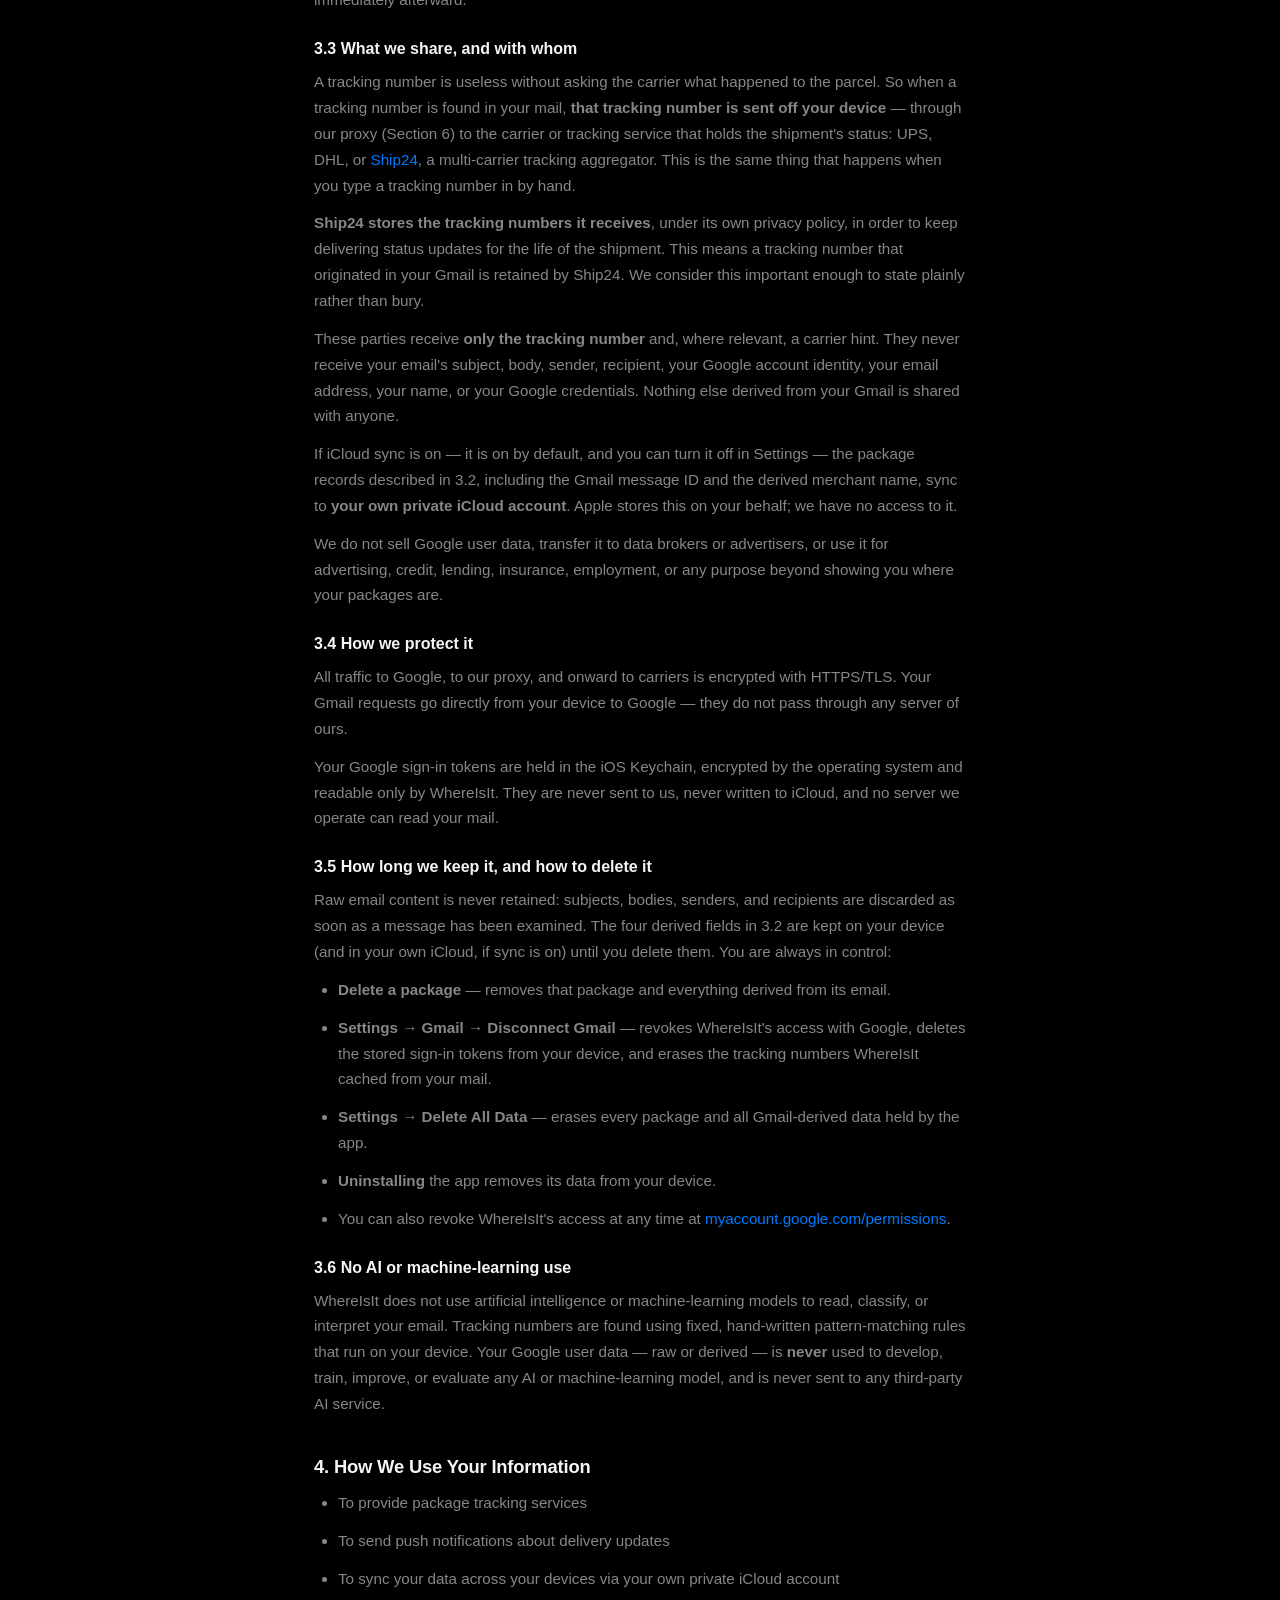
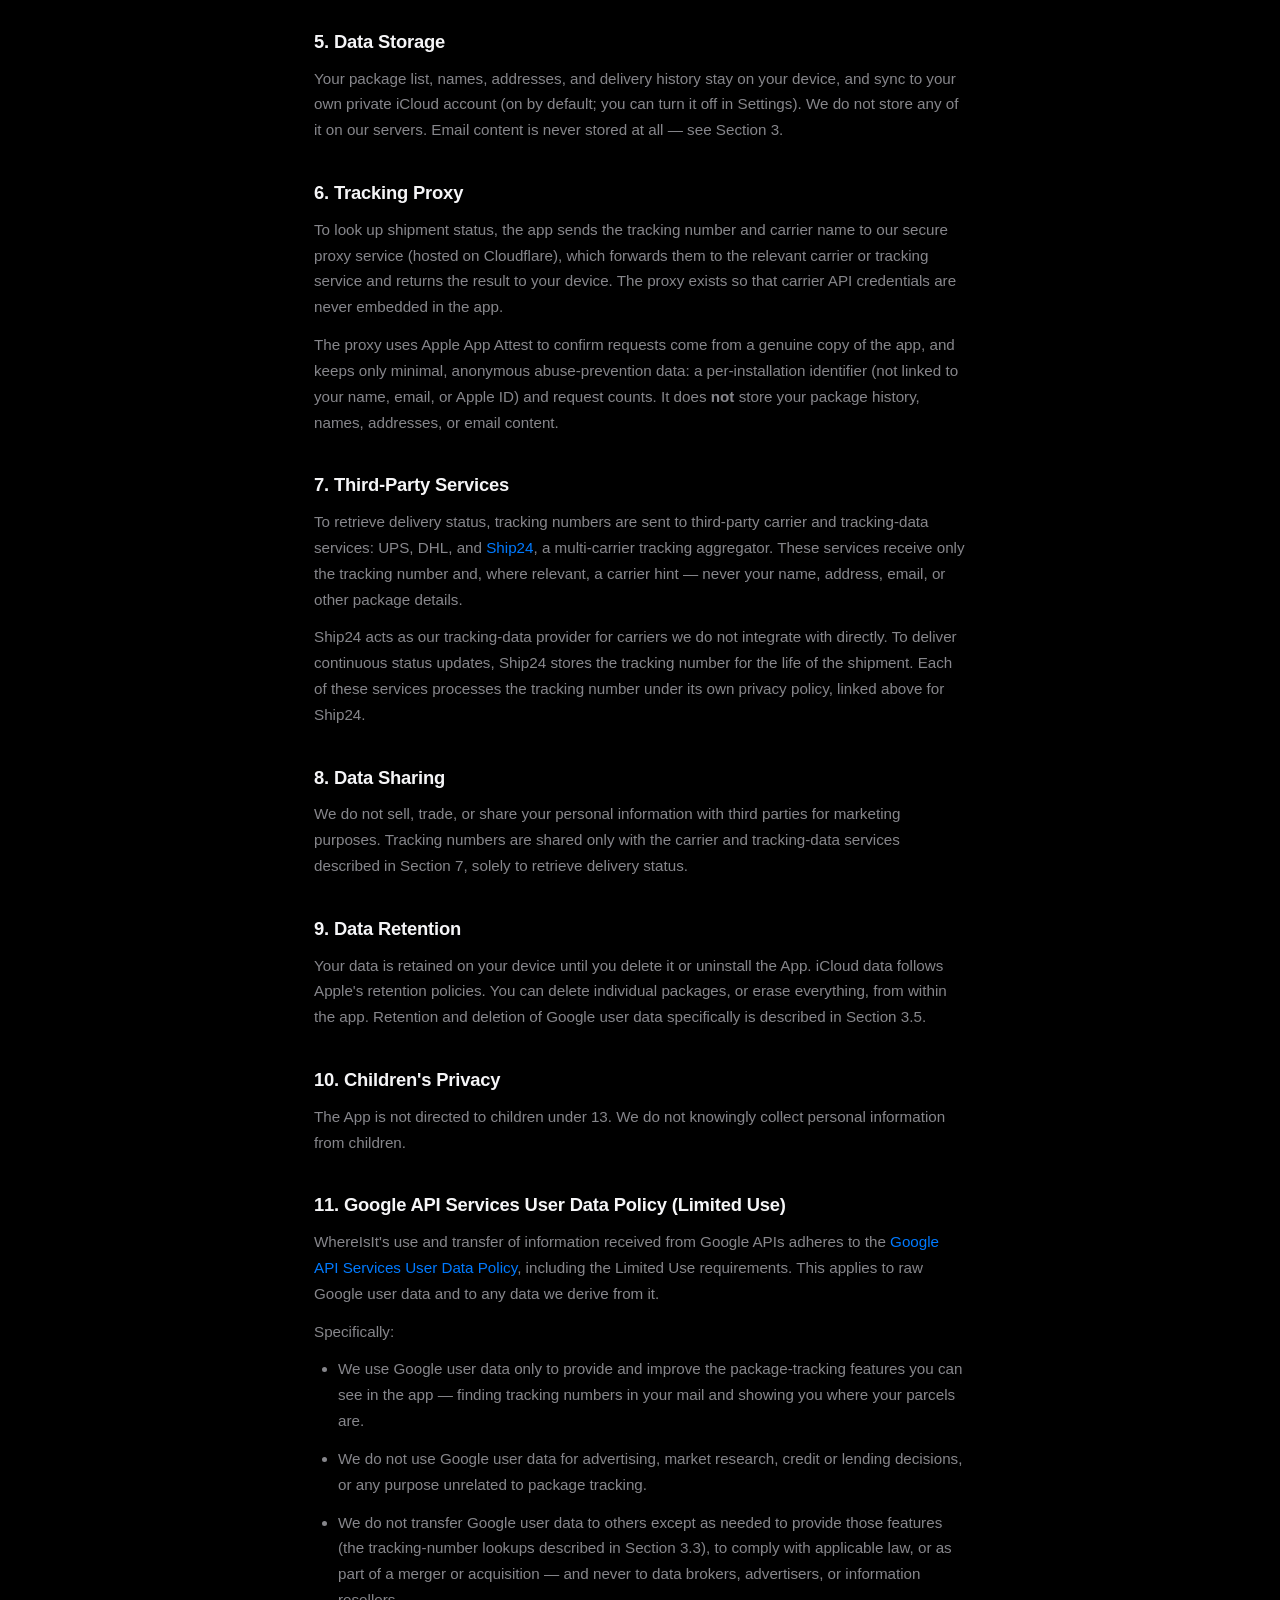
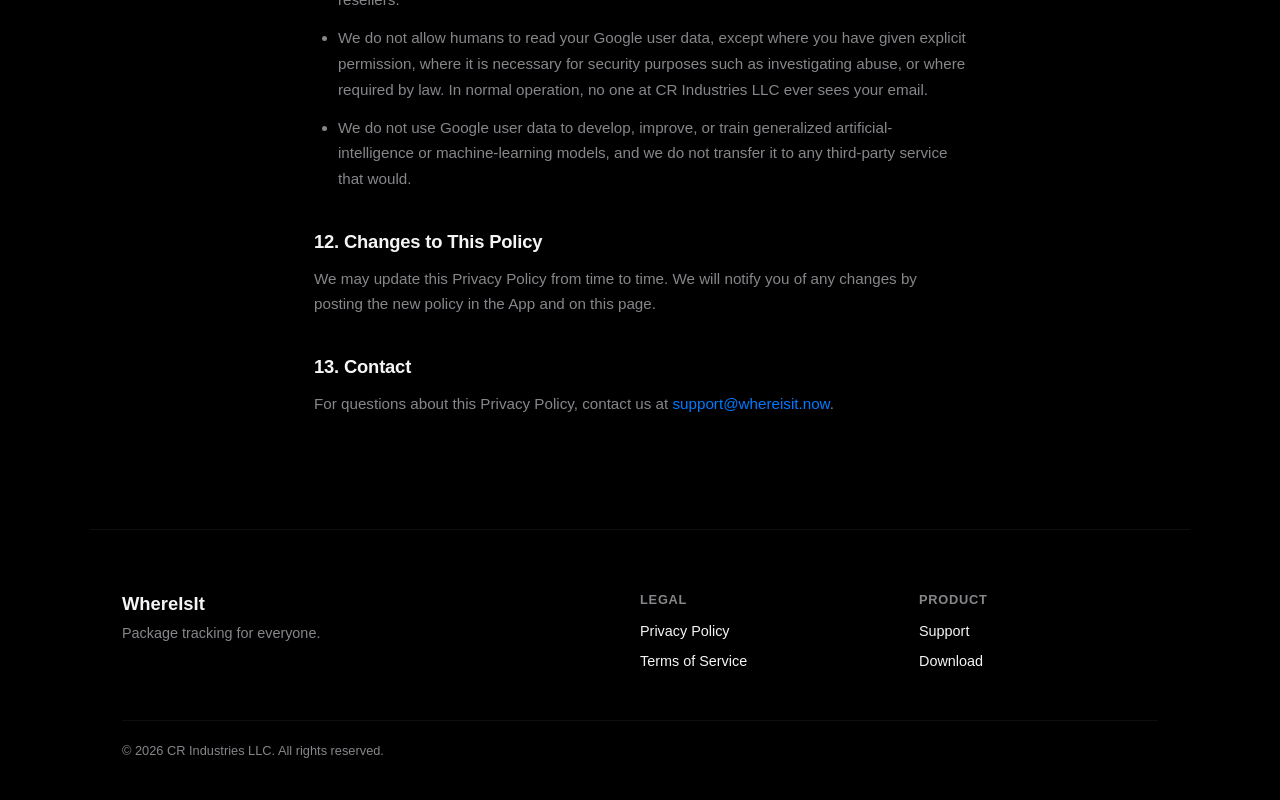
==== commit d02dfd7b: "privacy: disclose Google user data handling for OAuth verification Rewrite the Gmail section as a fu" ====
--- a/privacy.html
+++ b/privacy.html
@@ -22,10 +22,11 @@
 
         <h2>1. Information We Collect</h2>
         <ul>
-            <li>Tracking numbers you enter or import from Gmail</li>
-            <li>Device information for push notifications</li>
-            <li>Usage data to improve the App experience</li>
+            <li>Tracking numbers you enter, scan, or import from Gmail</li>
+            <li>A device token, if you enable push notifications, so we can deliver delivery alerts</li>
+            <li>A per-installation identifier used by our tracking proxy to prevent abuse (see Section 6)</li>
         </ul>
+        <p>WhereIsIt contains no analytics, advertising, attribution, or crash-reporting software. We do not build a profile of you, and we do not track you across apps or websites.</p>
 
         <h2>2. Device Permissions</h2>
         <p>WhereIsIt requests the following permissions, which are used only on your device:</p>
@@ -34,20 +35,51 @@
             <li><strong>Location</strong> — optional. Used only on your device to center the map and show where your packages are relative to you. Your location is not transmitted to us or to any third party.</li>
         </ul>
 
-        <h2>3. Gmail Access</h2>
-        <p>If you choose to connect your Gmail account, we access your email solely to identify shipping confirmation emails and extract tracking numbers. We request read-only access (<code>gmail.readonly</code>) and do not read, store, or share the content of your emails beyond what is necessary for package detection.</p>
-        <p>We do not access your Gmail when the app is not actively scanning for packages. You can disconnect your Gmail account at any time from the app's settings.</p>
+        <h2>3. Google User Data (Gmail)</h2>
+        <p>Connecting a Google account is entirely optional. WhereIsIt works fully without it, and the feature is off until you turn it on. This section describes exactly what Google user data WhereIsIt accesses, how it is used, what is shared, how it is protected, and how it is retained and deleted. It applies both to raw Google user data and to anything we derive from it.</p>
+
+        <h3>3.1 What we access</h3>
+        <p>WhereIsIt requests one Google API permission: <code>gmail.readonly</code>, which is read-only access to your Gmail. Google's sign-in library additionally requests <code>openid</code>, <code>userinfo.email</code>, and <code>userinfo.profile</code> as part of signing in. We use your email address only to show you which account is connected; we do not use your Google profile information.</p>
+        <p>WhereIsIt is read-only. It <strong>never</strong> sends, composes, replies to, forwards, labels, archives, imports, trashes, or deletes mail, and it never changes any Gmail setting. It does not download attachments.</p>
+        <p>When you connect an account, WhereIsIt searches your mail for shipping-related messages and reads the matching messages — their subject, sender, date, and body — in order to find tracking numbers. Because search operates on words rather than meaning, a message that merely mentions a phrase like "tracking number" can match; when the app reads it and finds no shipment, it discards it immediately. Scans run when you ask for one, when you open the app, and periodically in the background while an account is connected, so that new shipments appear without you having to do anything.</p>
+
+        <h3>3.2 How we use it</h3>
+        <p>Your email is used for exactly one purpose: finding package tracking numbers so your shipments appear in the app automatically. This happens <strong>entirely on your device</strong>, using fixed pattern-matching rules. Your email is never uploaded to us for processing, and there is no server of ours that receives it.</p>
+        <p>If a message yields a shipment, WhereIsIt saves four things derived from it: the <strong>tracking number</strong>, the <strong>carrier</strong>, a <strong>merchant or retailer name</strong> worked out from the message, and the <strong>Gmail message ID</strong> (an identifier, not content) so you can tap "View Original Email" to reopen that message later. It does <strong>not</strong> save the email's subject, body, sender, or recipient. Those exist only in your device's memory while the message is being examined, and are discarded immediately afterward.</p>
+
+        <h3>3.3 What we share, and with whom</h3>
+        <p>A tracking number is useless without asking the carrier what happened to the parcel. So when a tracking number is found in your mail, <strong>that tracking number is sent off your device</strong> — through our proxy (Section 6) to the carrier or tracking service that holds the shipment's status: UPS, DHL, or <a href="https://www.ship24.com/privacy-policy" rel="noopener" target="_blank">Ship24</a>, a multi-carrier tracking aggregator. This is the same thing that happens when you type a tracking number in by hand.</p>
+        <p><strong>Ship24 stores the tracking numbers it receives</strong>, under its own privacy policy, in order to keep delivering status updates for the life of the shipment. This means a tracking number that originated in your Gmail is retained by Ship24. We consider this important enough to state plainly rather than bury.</p>
+        <p>These parties receive <strong>only the tracking number</strong> and, where relevant, a carrier hint. They never receive your email's subject, body, sender, recipient, your Google account identity, your email address, your name, or your Google credentials. Nothing else derived from your Gmail is shared with anyone.</p>
+        <p>If iCloud sync is on — it is on by default, and you can turn it off in Settings — the package records described in 3.2, including the Gmail message ID and the derived merchant name, sync to <strong>your own private iCloud account</strong>. Apple stores this on your behalf; we have no access to it.</p>
+        <p>We do not sell Google user data, transfer it to data brokers or advertisers, or use it for advertising, credit, lending, insurance, employment, or any purpose beyond showing you where your packages are.</p>
+
+        <h3>3.4 How we protect it</h3>
+        <p>All traffic to Google, to our proxy, and onward to carriers is encrypted with HTTPS/TLS. Your Gmail requests go directly from your device to Google — they do not pass through any server of ours.</p>
+        <p>Your Google sign-in tokens are held in the iOS Keychain, encrypted by the operating system and readable only by WhereIsIt. They are never sent to us, never written to iCloud, and no server we operate can read your mail.</p>
+
+        <h3>3.5 How long we keep it, and how to delete it</h3>
+        <p>Raw email content is never retained: subjects, bodies, senders, and recipients are discarded as soon as a message has been examined. The four derived fields in 3.2 are kept on your device (and in your own iCloud, if sync is on) until you delete them. You are always in control:</p>
+        <ul>
+            <li><strong>Delete a package</strong> — removes that package and everything derived from its email.</li>
+            <li><strong>Settings → Gmail → Disconnect Gmail</strong> — revokes WhereIsIt's access with Google, deletes the stored sign-in tokens from your device, and erases the tracking numbers WhereIsIt cached from your mail.</li>
+            <li><strong>Settings → Delete All Data</strong> — erases every package and all Gmail-derived data held by the app.</li>
+            <li><strong>Uninstalling</strong> the app removes its data from your device.</li>
+            <li>You can also revoke WhereIsIt's access at any time at <a href="https://myaccount.google.com/permissions" rel="noopener" target="_blank">myaccount.google.com/permissions</a>.</li>
+        </ul>
+
+        <h3>3.6 No AI or machine-learning use</h3>
+        <p>WhereIsIt does not use artificial intelligence or machine-learning models to read, classify, or interpret your email. Tracking numbers are found using fixed, hand-written pattern-matching rules that run on your device. Your Google user data — raw or derived — is <strong>never</strong> used to develop, train, improve, or evaluate any AI or machine-learning model, and is never sent to any third-party AI service.</p>
 
         <h2>4. How We Use Your Information</h2>
         <ul>
             <li>To provide package tracking services</li>
             <li>To send push notifications about delivery updates</li>
-            <li>To sync your data across devices via iCloud (if enabled)</li>
-            <li>To improve the App's features and performance</li>
+            <li>To sync your data across your devices via your own private iCloud account</li>
         </ul>
 
         <h2>5. Data Storage</h2>
-        <p>Your package list, names, addresses, delivery history, and email content stay on your device and are optionally synced to your own private iCloud account. We do not store any of that on our servers.</p>
+        <p>Your package list, names, addresses, and delivery history stay on your device, and sync to your own private iCloud account (on by default; you can turn it off in Settings). We do not store any of it on our servers. Email content is never stored at all — see Section 3.</p>
 
         <h2>6. Tracking Proxy</h2>
         <p>To look up shipment status, the app sends the tracking number and carrier name to our secure proxy service (hosted on Cloudflare), which forwards them to the relevant carrier or tracking service and returns the result to your device. The proxy exists so that carrier API credentials are never embedded in the app.</p>
@@ -61,19 +93,27 @@
         <p>We do not sell, trade, or share your personal information with third parties for marketing purposes. Tracking numbers are shared only with the carrier and tracking-data services described in Section 7, solely to retrieve delivery status.</p>
 
         <h2>9. Data Retention</h2>
-        <p>Your data is retained on your device until you delete it or uninstall the App. iCloud data follows Apple's retention policies. You can delete individual packages or all data from within the app.</p>
+        <p>Your data is retained on your device until you delete it or uninstall the App. iCloud data follows Apple's retention policies. You can delete individual packages, or erase everything, from within the app. Retention and deletion of Google user data specifically is described in Section 3.5.</p>
 
         <h2>10. Children's Privacy</h2>
         <p>The App is not directed to children under 13. We do not knowingly collect personal information from children.</p>
 
-        <h2>11. Google API Services User Data Policy</h2>
-        <p>WhereIsIt's use and transfer of information received from Google APIs adheres to the <a href="https://developers.google.com/terms/api-services-user-data-policy">Google API Services User Data Policy</a>, including the Limited Use requirements. We only use Gmail data to identify shipping confirmation emails and extract tracking numbers. We do not use Gmail data for advertising, market research, or any purpose unrelated to package tracking.</p>
+        <h2>11. Google API Services User Data Policy (Limited Use)</h2>
+        <p>WhereIsIt's use and transfer of information received from Google APIs adheres to the <a href="https://developers.google.com/terms/api-services-user-data-policy" rel="noopener" target="_blank">Google API Services User Data Policy</a>, including the Limited Use requirements. This applies to raw Google user data and to any data we derive from it.</p>
+        <p>Specifically:</p>
+        <ul>
+            <li>We use Google user data only to provide and improve the package-tracking features you can see in the app — finding tracking numbers in your mail and showing you where your parcels are.</li>
+            <li>We do not use Google user data for advertising, market research, credit or lending decisions, or any purpose unrelated to package tracking.</li>
+            <li>We do not transfer Google user data to others except as needed to provide those features (the tracking-number lookups described in Section 3.3), to comply with applicable law, or as part of a merger or acquisition — and never to data brokers, advertisers, or information resellers.</li>
+            <li>We do not allow humans to read your Google user data, except where you have given explicit permission, where it is necessary for security purposes such as investigating abuse, or where required by law. In normal operation, no one at CR Industries LLC ever sees your email.</li>
+            <li>We do not use Google user data to develop, improve, or train generalized artificial-intelligence or machine-learning models, and we do not transfer it to any third-party service that would.</li>
+        </ul>
 
         <h2>12. Changes to This Policy</h2>
         <p>We may update this Privacy Policy from time to time. We will notify you of any changes by posting the new policy in the App and on this page.</p>
 
         <h2>13. Contact</h2>
-        <p>For questions about this Privacy Policy, contact us at <a href="mailto:support@whereisit.app">support@whereisit.app</a>.</p>
+        <p>For questions about this Privacy Policy, contact us at <a href="mailto:support@whereisit.now">support@whereisit.now</a>.</p>
     </main>
 
     <footer>
--- a/legal.css
+++ b/legal.css
@@ -25,6 +25,14 @@
     margin-top: 36px;
     margin-bottom: 10px;
     letter-spacing: -0.01em;
+    color: var(--text);
+}
+
+.legal h3 {
+    font-size: 1em;
+    font-weight: 600;
+    margin-top: 24px;
+    margin-bottom: 8px;
     color: var(--text);
 }
 
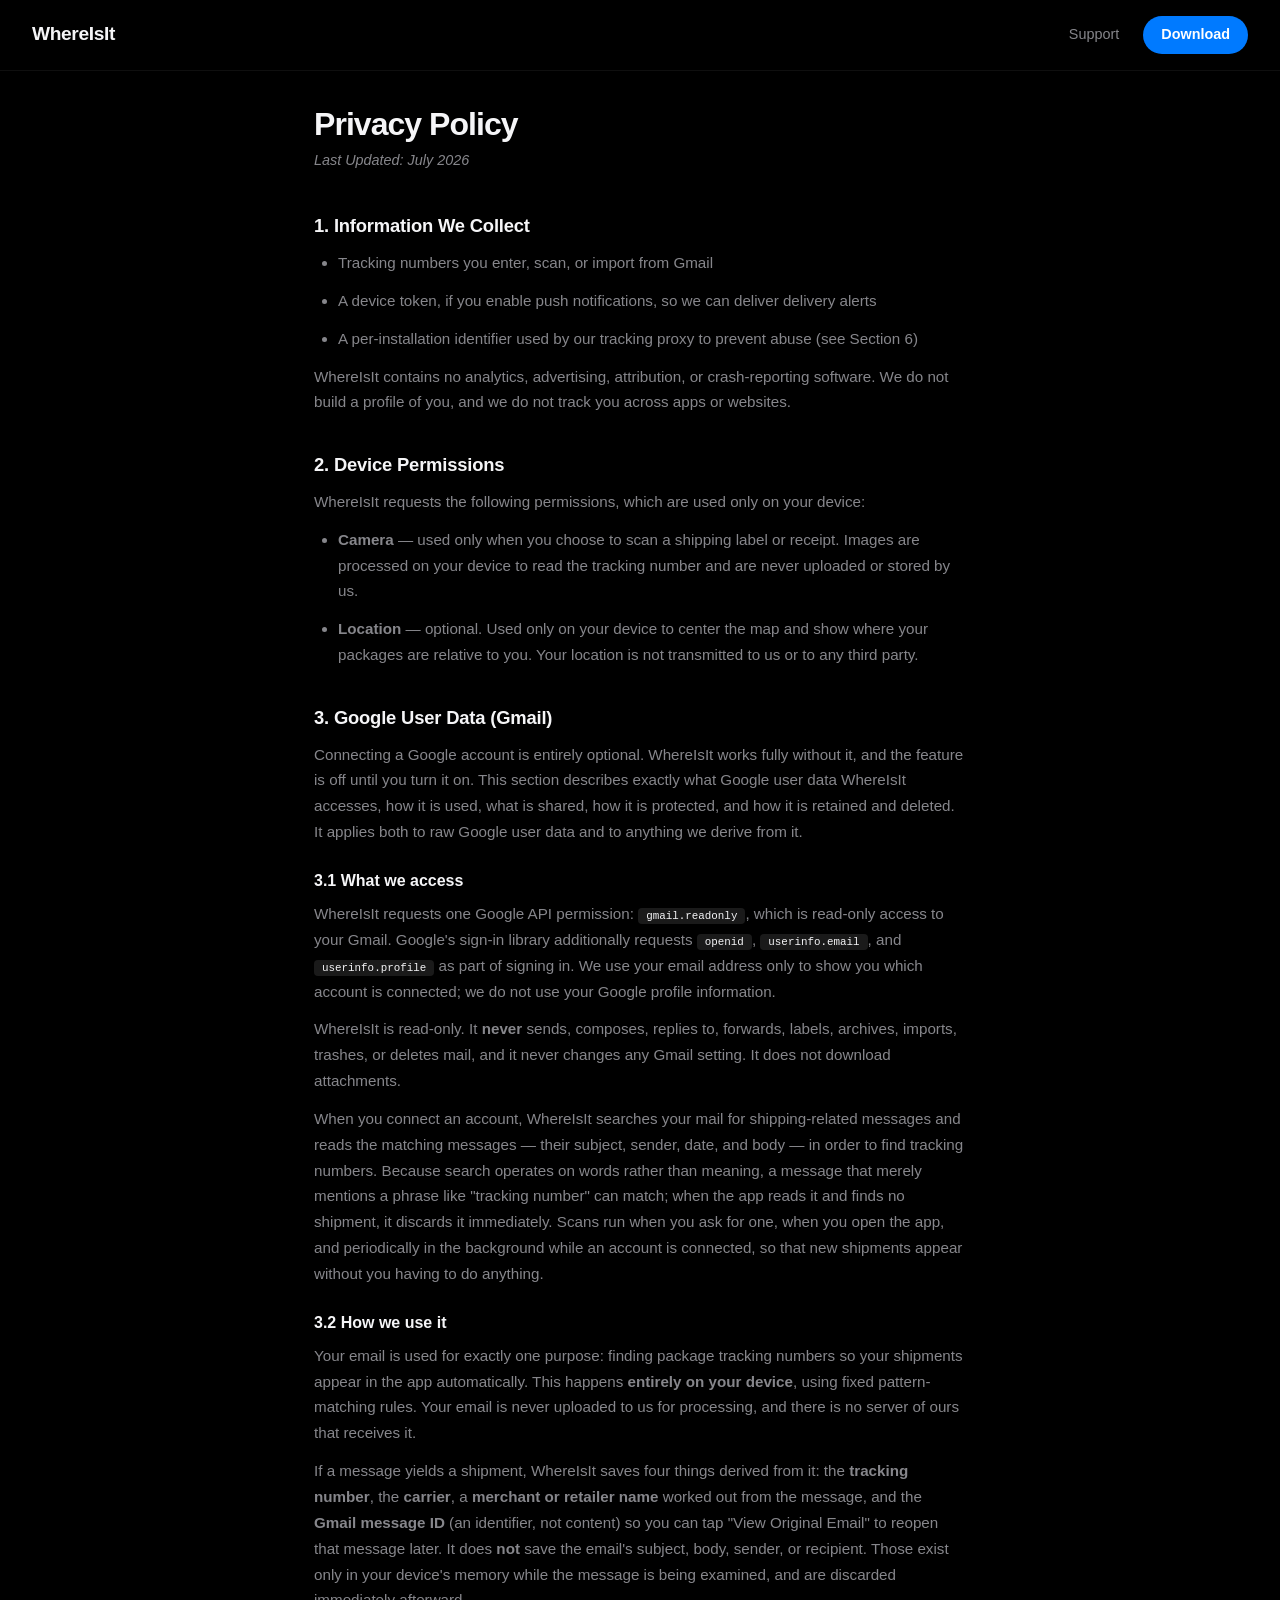
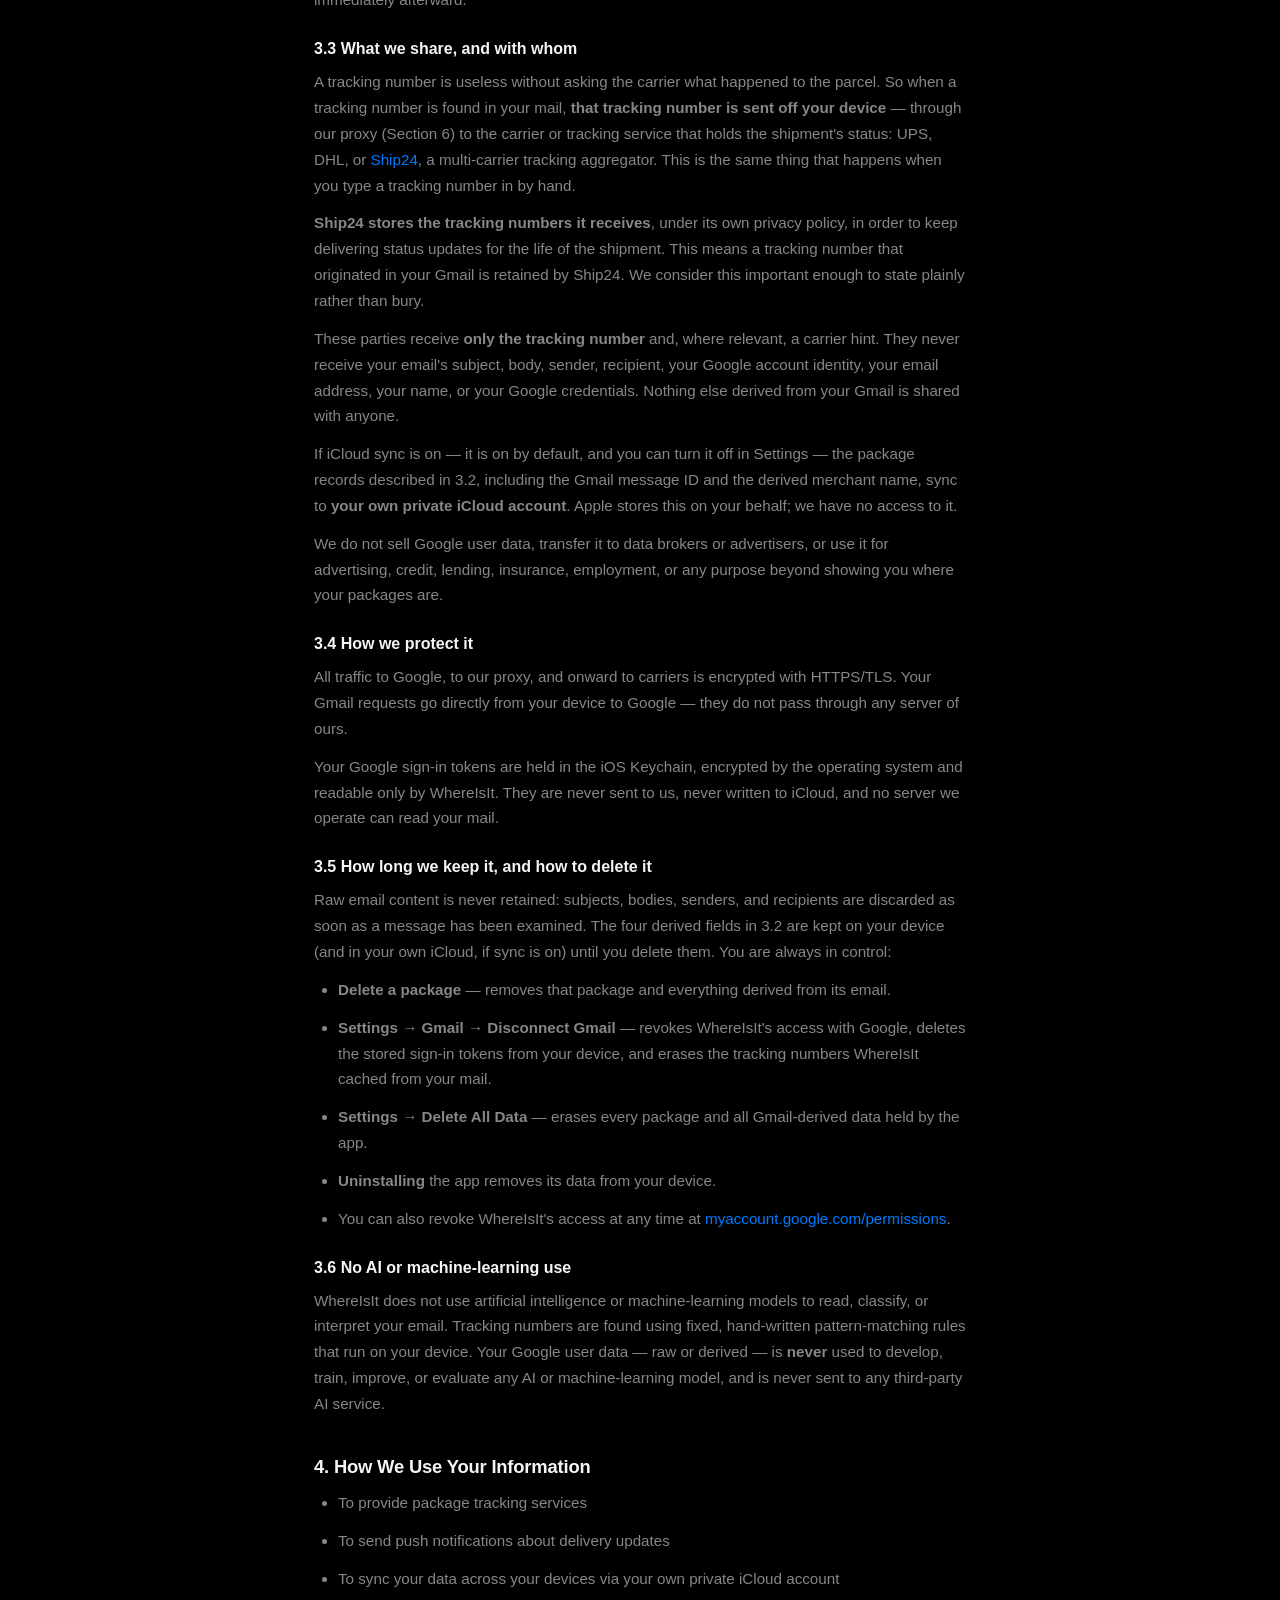
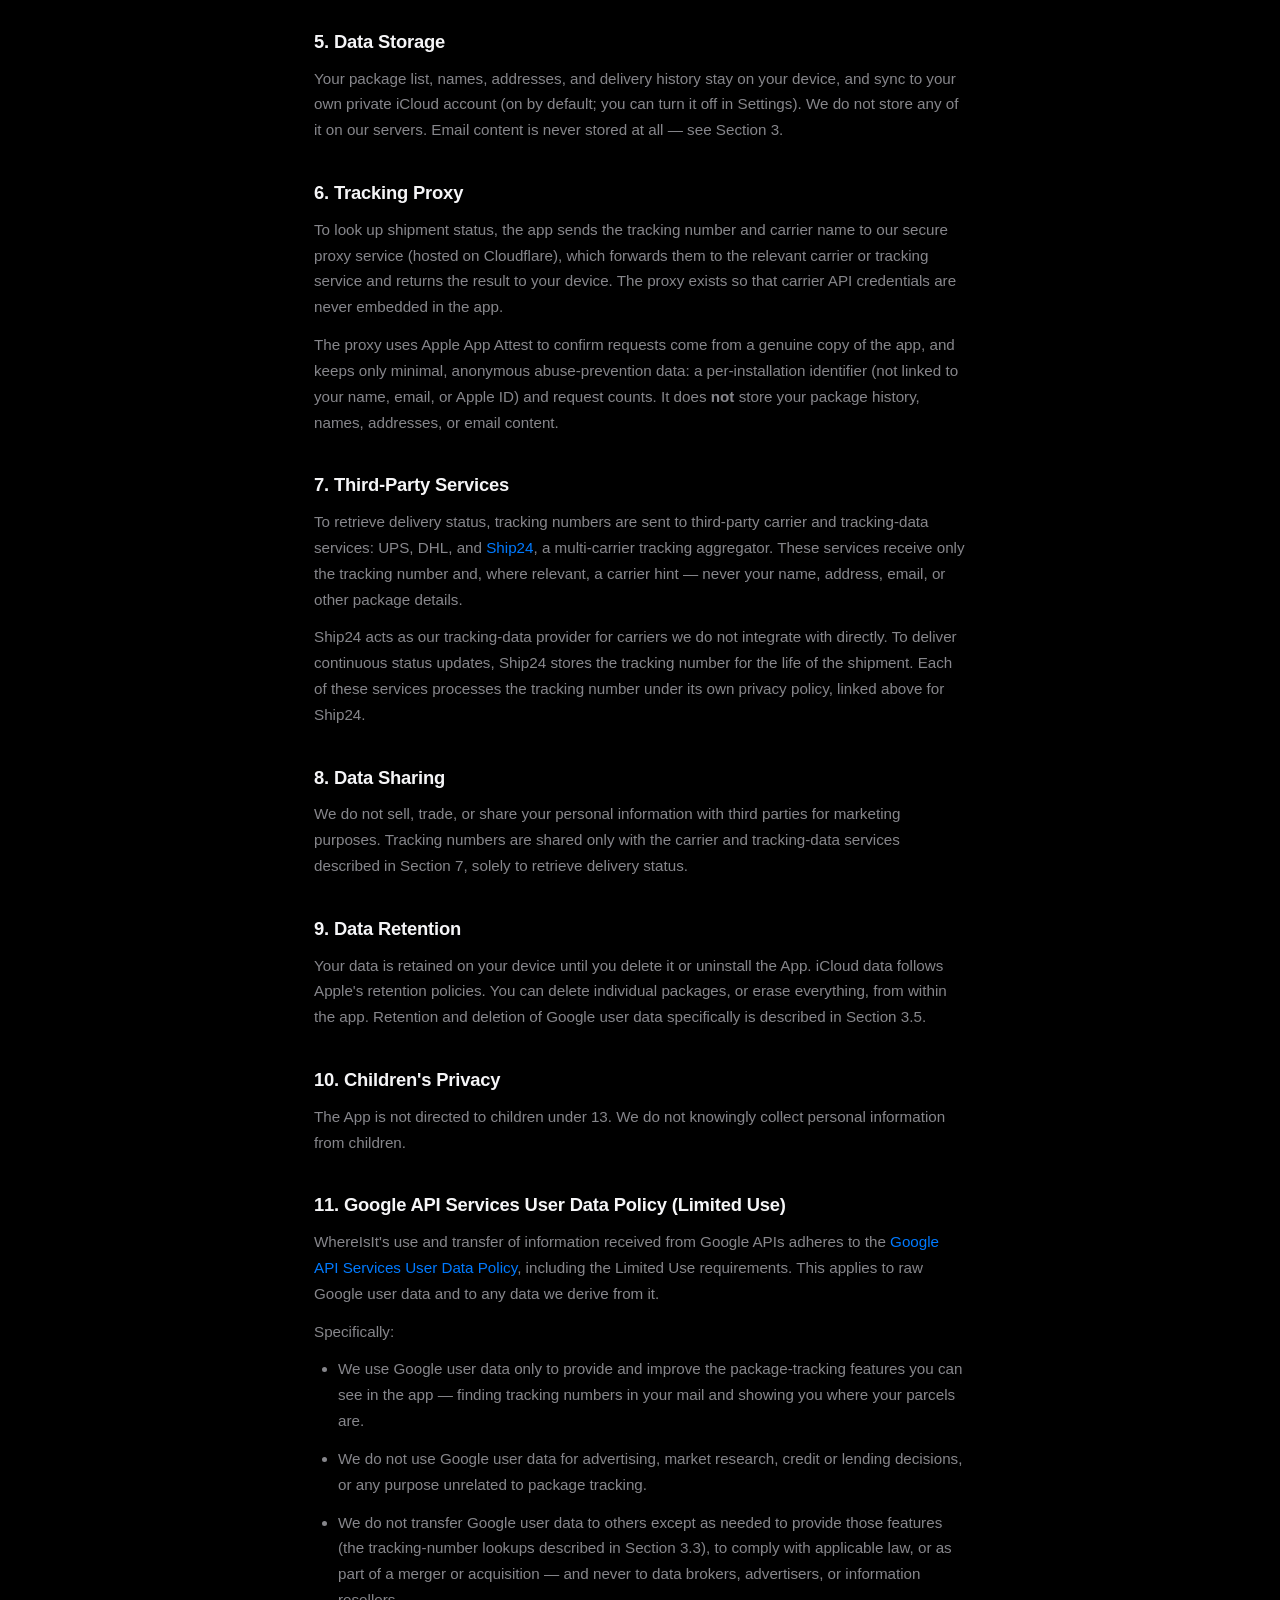
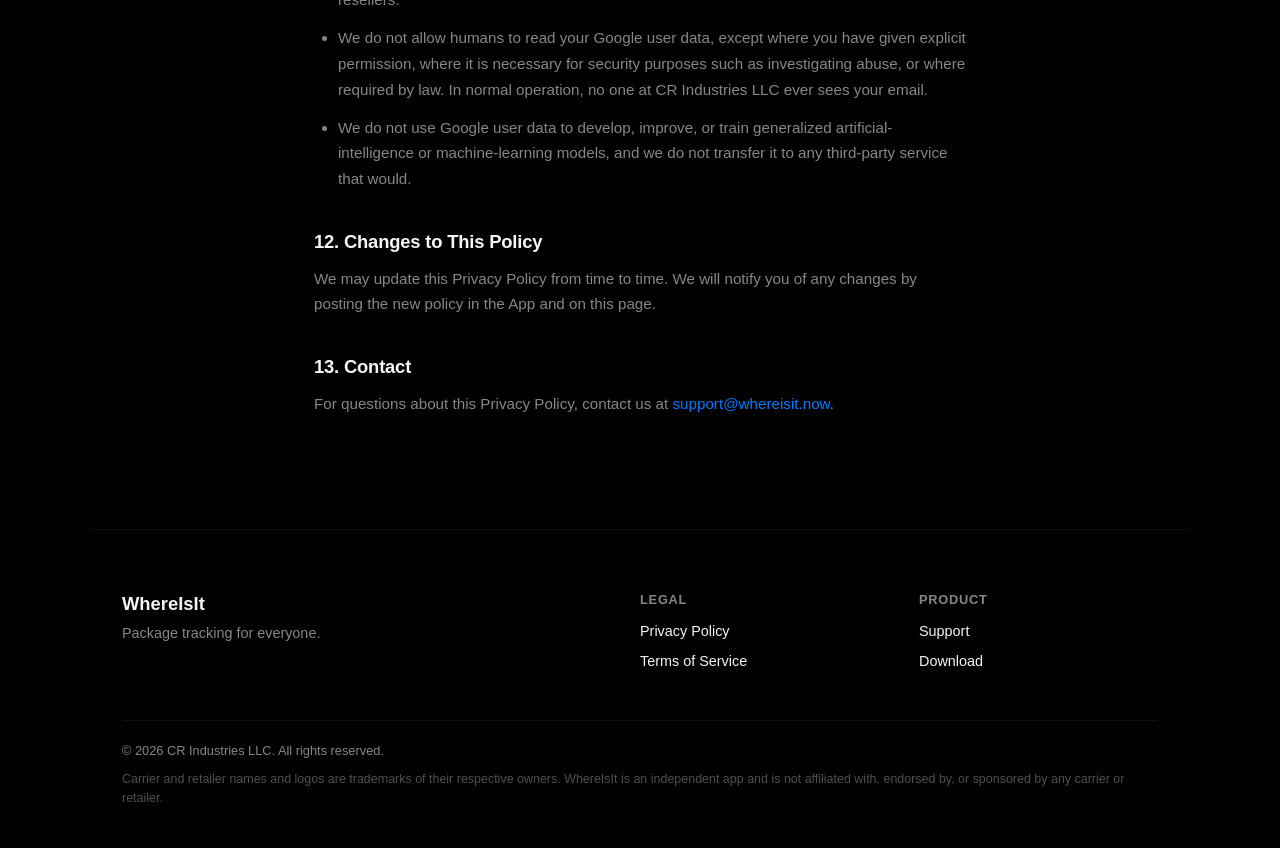
==== commit 7ba08daf: "Add trademark/non-affiliation disclaimer to footer Carrier and retailer names/logos are trademarks o" ====
--- a/privacy.html
+++ b/privacy.html
@@ -135,6 +135,7 @@
         </div>
         <div class="footer-bottom">
             <p>&copy; 2026 CR Industries LLC. All rights reserved.</p>
+            <p class="footer-disclaimer" style="margin-top:10px;font-size:0.78rem;opacity:0.6;line-height:1.5;">Carrier and retailer names and logos are trademarks of their respective owners. WhereIsIt is an independent app and is not affiliated with, endorsed by, or sponsored by any carrier or retailer.</p>
         </div>
     </footer>
 </body>
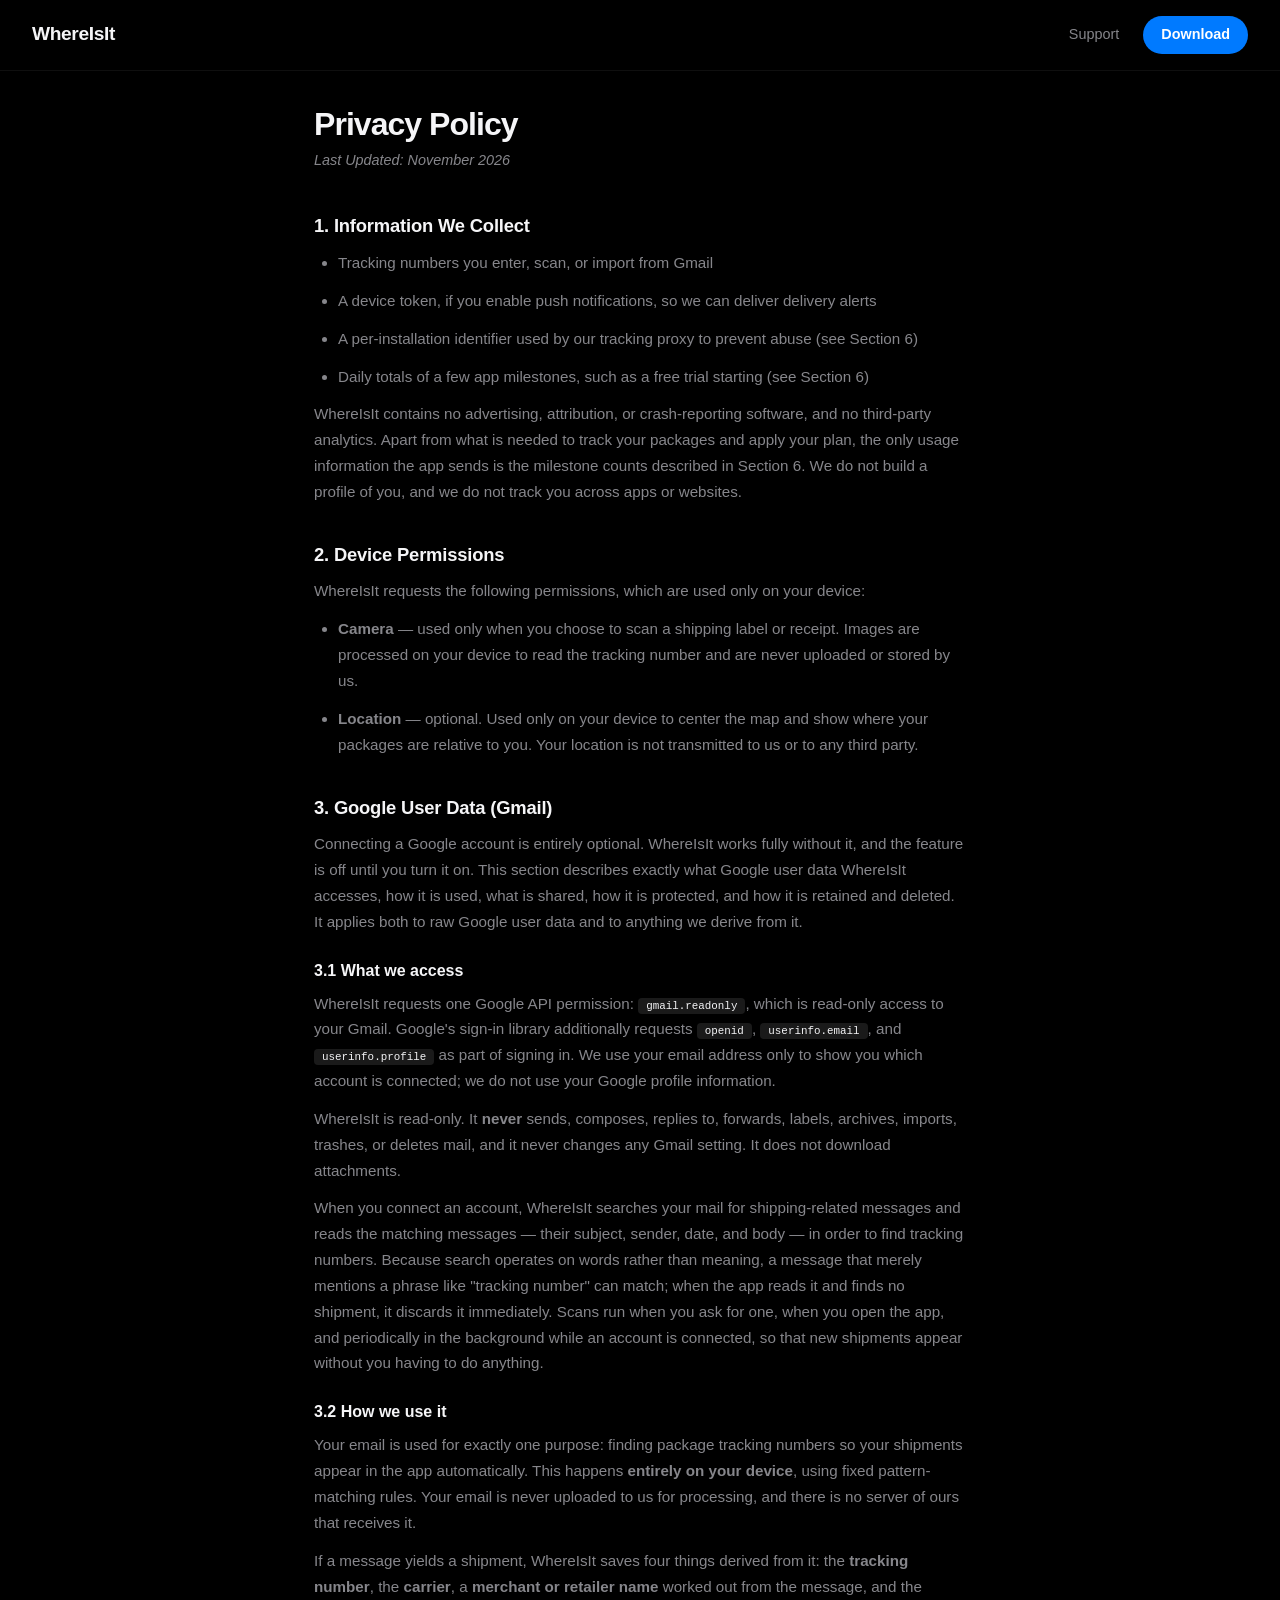
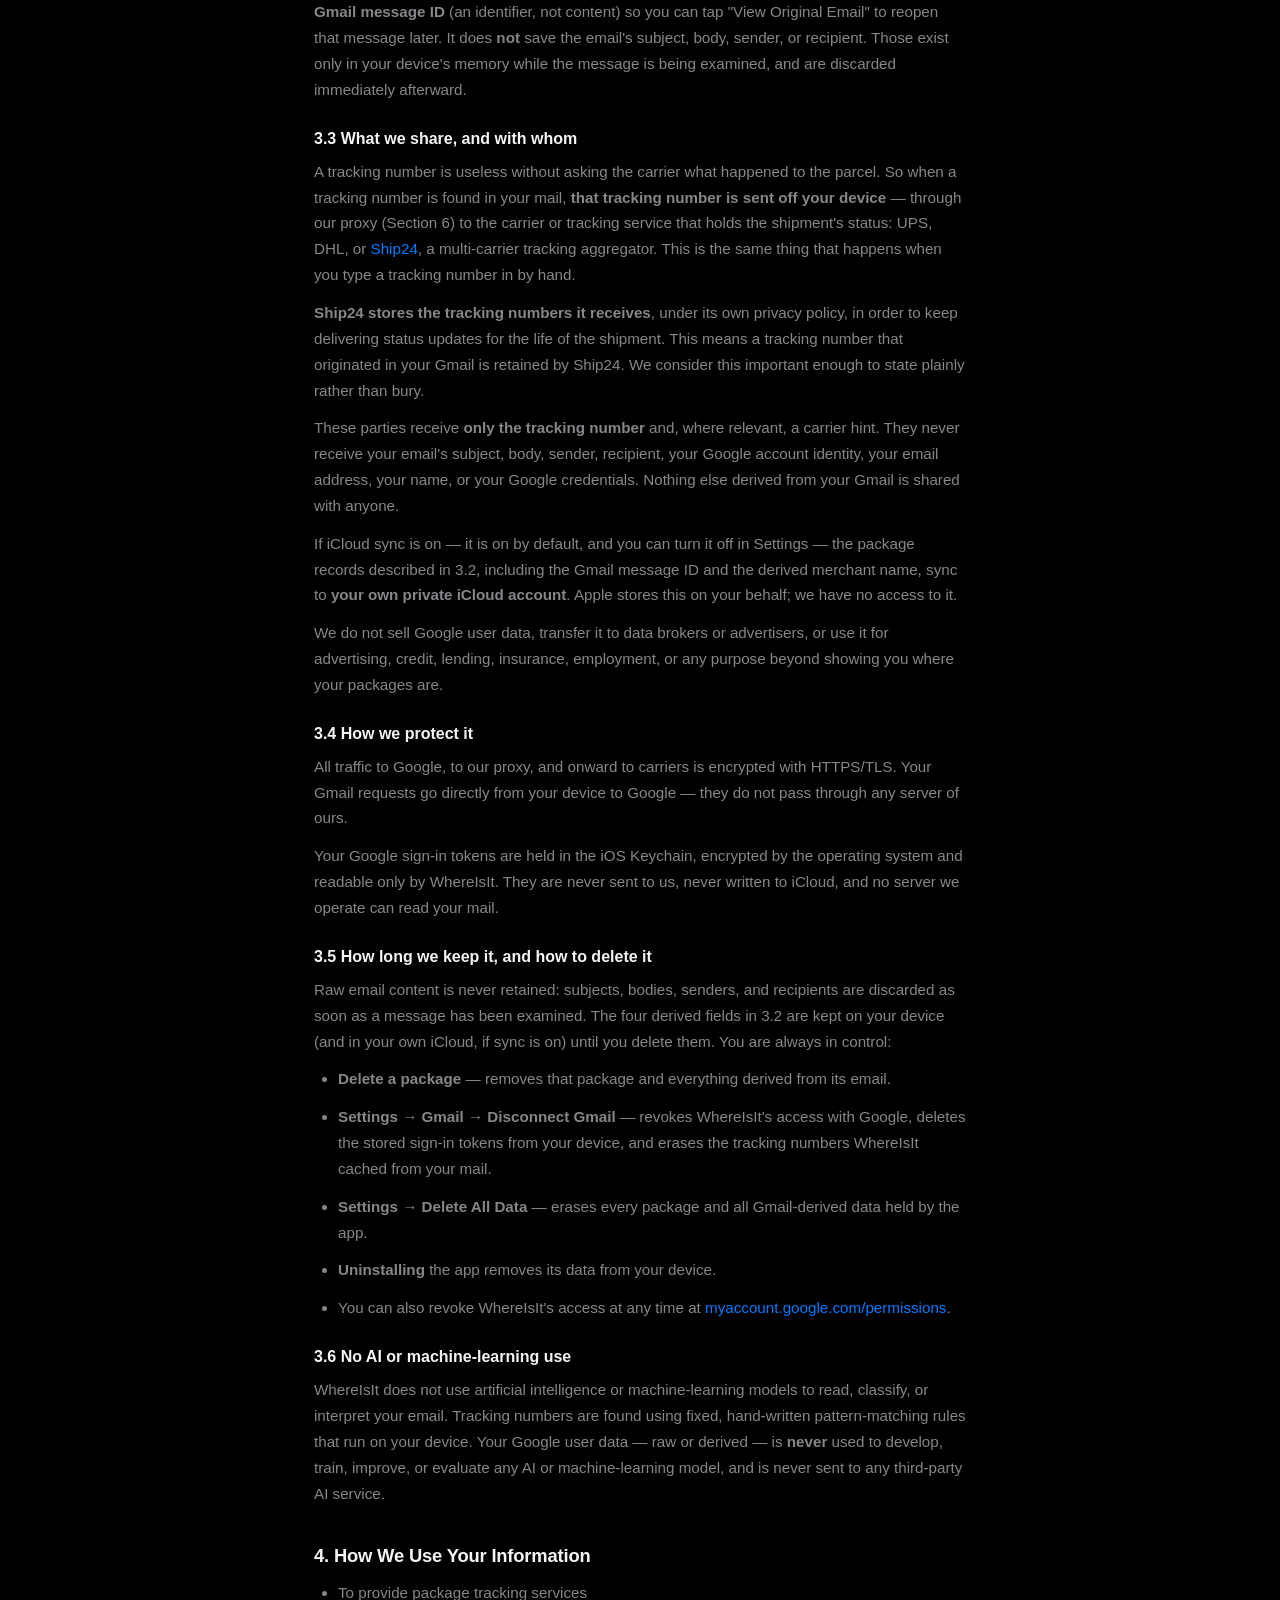
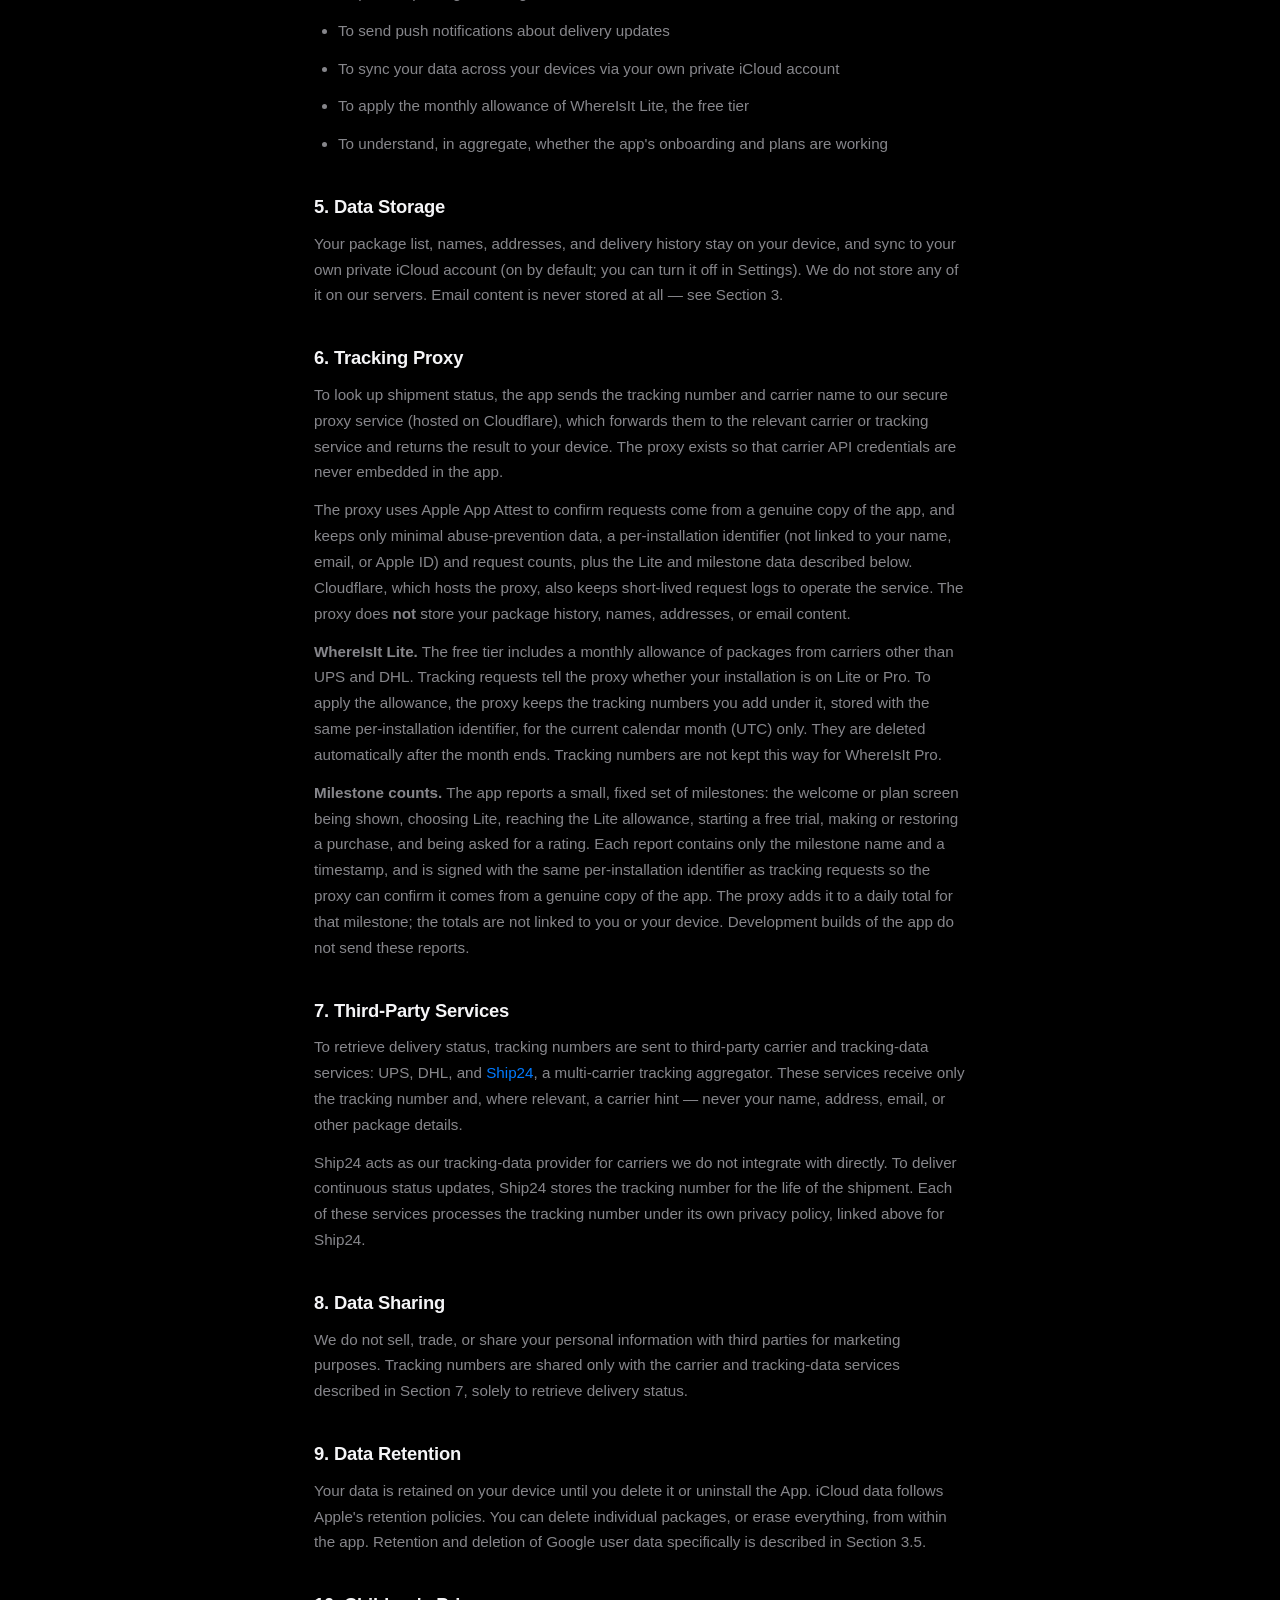
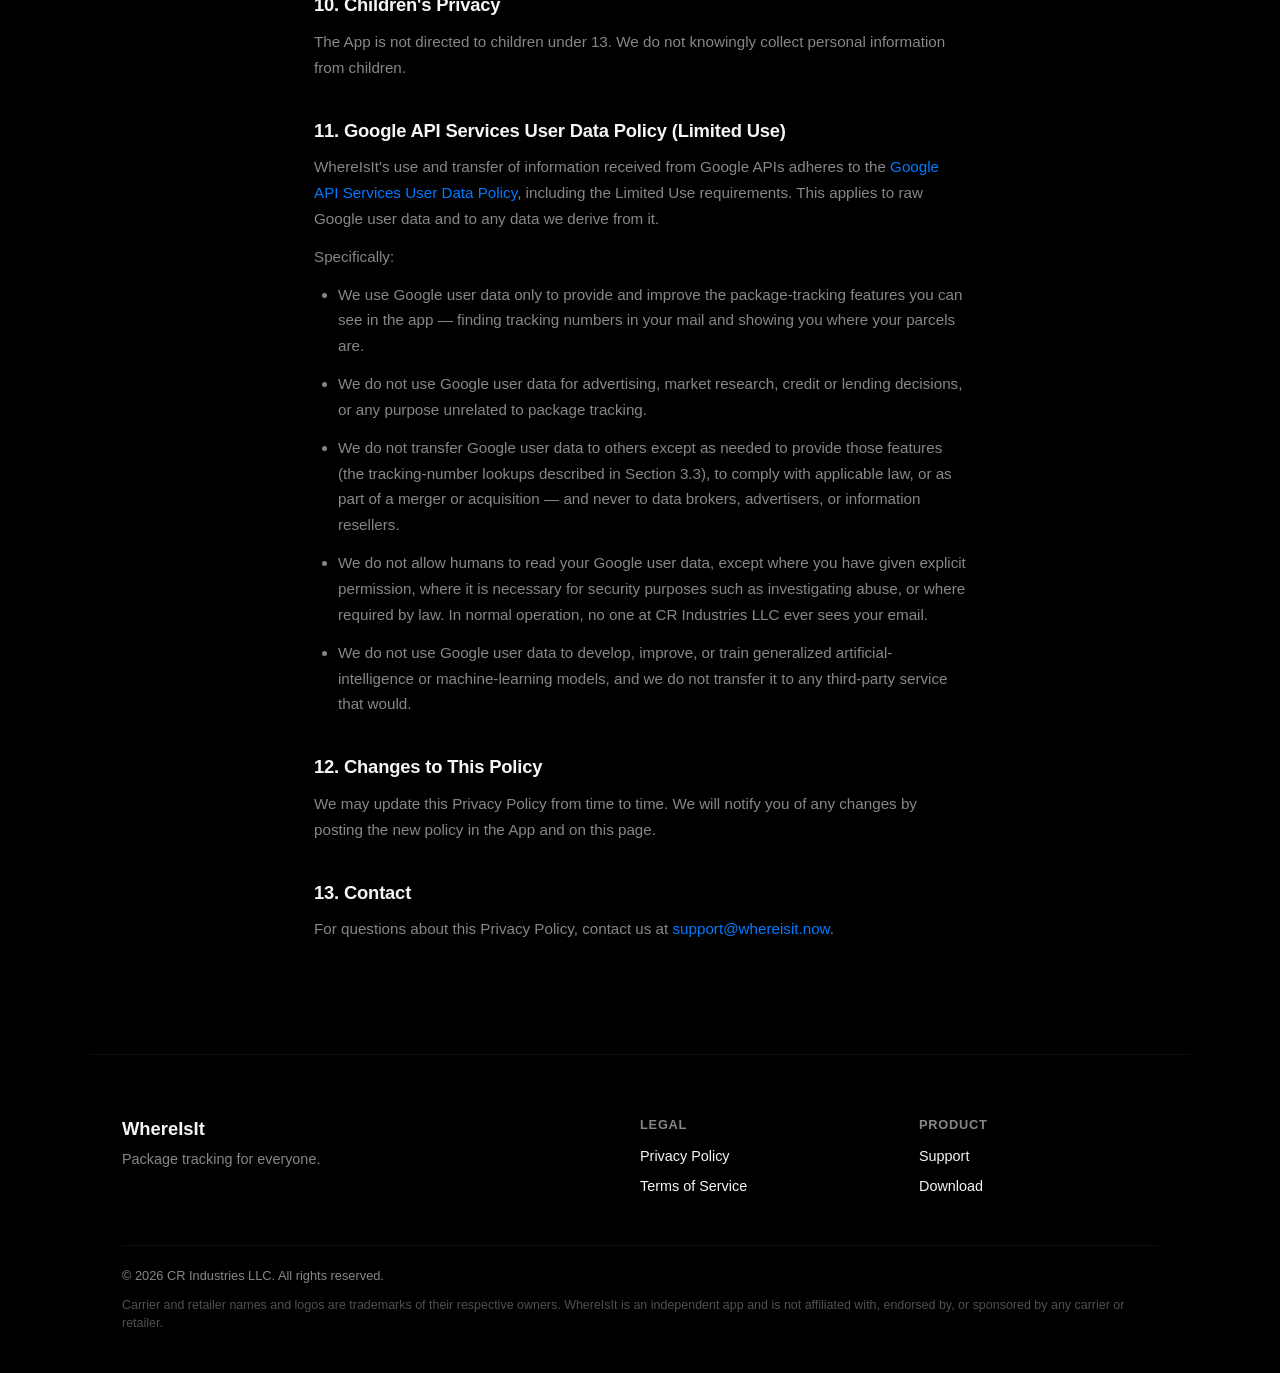
==== commit c8eb49b3: "privacy: disclose Lite allowance data and milestone counts Closes #4  Co-Authored-By: Claude Opus 5." ====
--- a/privacy.html
+++ b/privacy.html
@@ -18,15 +18,16 @@
 
     <main class="legal">
         <h1>Privacy Policy</h1>
-        <p class="updated">Last Updated: July 2026</p>
+        <p class="updated">Last Updated: November 2026</p>
 
         <h2>1. Information We Collect</h2>
         <ul>
             <li>Tracking numbers you enter, scan, or import from Gmail</li>
             <li>A device token, if you enable push notifications, so we can deliver delivery alerts</li>
             <li>A per-installation identifier used by our tracking proxy to prevent abuse (see Section 6)</li>
+            <li>Daily totals of a few app milestones, such as a free trial starting (see Section 6)</li>
         </ul>
-        <p>WhereIsIt contains no analytics, advertising, attribution, or crash-reporting software. We do not build a profile of you, and we do not track you across apps or websites.</p>
+        <p>WhereIsIt contains no advertising, attribution, or crash-reporting software, and no third-party analytics. Apart from what is needed to track your packages and apply your plan, the only usage information the app sends is the milestone counts described in Section 6. We do not build a profile of you, and we do not track you across apps or websites.</p>
 
         <h2>2. Device Permissions</h2>
         <p>WhereIsIt requests the following permissions, which are used only on your device:</p>
@@ -76,6 +77,8 @@
             <li>To provide package tracking services</li>
             <li>To send push notifications about delivery updates</li>
             <li>To sync your data across your devices via your own private iCloud account</li>
+            <li>To apply the monthly allowance of WhereIsIt Lite, the free tier</li>
+            <li>To understand, in aggregate, whether the app's onboarding and plans are working</li>
         </ul>
 
         <h2>5. Data Storage</h2>
@@ -83,7 +86,9 @@
 
         <h2>6. Tracking Proxy</h2>
         <p>To look up shipment status, the app sends the tracking number and carrier name to our secure proxy service (hosted on Cloudflare), which forwards them to the relevant carrier or tracking service and returns the result to your device. The proxy exists so that carrier API credentials are never embedded in the app.</p>
-        <p>The proxy uses Apple App Attest to confirm requests come from a genuine copy of the app, and keeps only minimal, anonymous abuse-prevention data: a per-installation identifier (not linked to your name, email, or Apple ID) and request counts. It does <strong>not</strong> store your package history, names, addresses, or email content.</p>
+        <p>The proxy uses Apple App Attest to confirm requests come from a genuine copy of the app, and keeps only minimal abuse-prevention data, a per-installation identifier (not linked to your name, email, or Apple ID) and request counts, plus the Lite and milestone data described below. Cloudflare, which hosts the proxy, also keeps short-lived request logs to operate the service. The proxy does <strong>not</strong> store your package history, names, addresses, or email content.</p>
+        <p><strong>WhereIsIt Lite.</strong> The free tier includes a monthly allowance of packages from carriers other than UPS and DHL. Tracking requests tell the proxy whether your installation is on Lite or Pro. To apply the allowance, the proxy keeps the tracking numbers you add under it, stored with the same per-installation identifier, for the current calendar month (UTC) only. They are deleted automatically after the month ends. Tracking numbers are not kept this way for WhereIsIt Pro.</p>
+        <p><strong>Milestone counts.</strong> The app reports a small, fixed set of milestones: the welcome or plan screen being shown, choosing Lite, reaching the Lite allowance, starting a free trial, making or restoring a purchase, and being asked for a rating. Each report contains only the milestone name and a timestamp, and is signed with the same per-installation identifier as tracking requests so the proxy can confirm it comes from a genuine copy of the app. The proxy adds it to a daily total for that milestone; the totals are not linked to you or your device. Development builds of the app do not send these reports.</p>
 
         <h2>7. Third-Party Services</h2>
         <p>To retrieve delivery status, tracking numbers are sent to third-party carrier and tracking-data services: UPS, DHL, and <a href="https://www.ship24.com/privacy-policy" rel="noopener" target="_blank">Ship24</a>, a multi-carrier tracking aggregator. These services receive only the tracking number and, where relevant, a carrier hint — never your name, address, email, or other package details.</p>
--- a/landing.css
+++ b/landing.css
@@ -225,6 +225,67 @@
 .feature-visual .phone-frame {
     width: 270px;
     height: 586px;
+}
+
+/* iPhone Duo */
+.duo {
+    max-width: 1100px;
+    margin: 0 auto;
+    padding: 0 32px 120px;
+    text-align: center;
+}
+
+.duo-text {
+    max-width: 640px;
+    margin: 0 auto 48px;
+}
+
+.duo-text h2 {
+    font-size: 2.4em;
+    font-weight: 700;
+    line-height: 1.1;
+    letter-spacing: -0.03em;
+}
+
+.duo-text p {
+    font-size: 1.05em;
+    color: var(--text-secondary);
+    margin-top: 16px;
+    line-height: 1.6;
+}
+
+/* Unfolded iPhone Duo, landscape: same bezel and shadow as .phone-frame, at the
+   inner display's 2853x2007 aspect. */
+.duo-frame {
+    width: 100%;
+    max-width: 900px;
+    aspect-ratio: 2853 / 2007;
+    margin: 0 auto;
+    background: #000;
+    border-radius: 44px;
+    border: 5px solid #333;
+    overflow: hidden;
+    position: relative;
+    box-shadow: 0 20px 60px rgba(0, 0, 0, 0.5);
+}
+
+.duo-frame img {
+    display: block;
+    width: 100%;
+    height: 100%;
+    object-fit: cover;
+}
+
+.duo-frame.placeholder {
+    display: flex;
+    align-items: center;
+    justify-content: center;
+}
+
+.duo-frame.placeholder::before {
+    content: 'Screenshot';
+    color: var(--text-secondary);
+    font-size: 0.85em;
 }
 
 /* Carriers */
@@ -453,11 +514,13 @@
 @media (max-width: 600px) {
     .hero-content h1 { font-size: 2em; }
     .feature-text h2 { font-size: 1.8em; }
+    .duo-text h2 { font-size: 1.8em; }
+    .duo-frame { border-radius: 24px; border-width: 3px; }
     .grid-features {
         grid-template-columns: 1fr;
     }
     nav { padding: 14px 20px; }
-    .hero, .features, .carriers, .grid-features, .pricing {
+    .hero, .features, .duo, .carriers, .grid-features, .pricing {
         padding-left: 20px;
         padding-right: 20px;
     }
